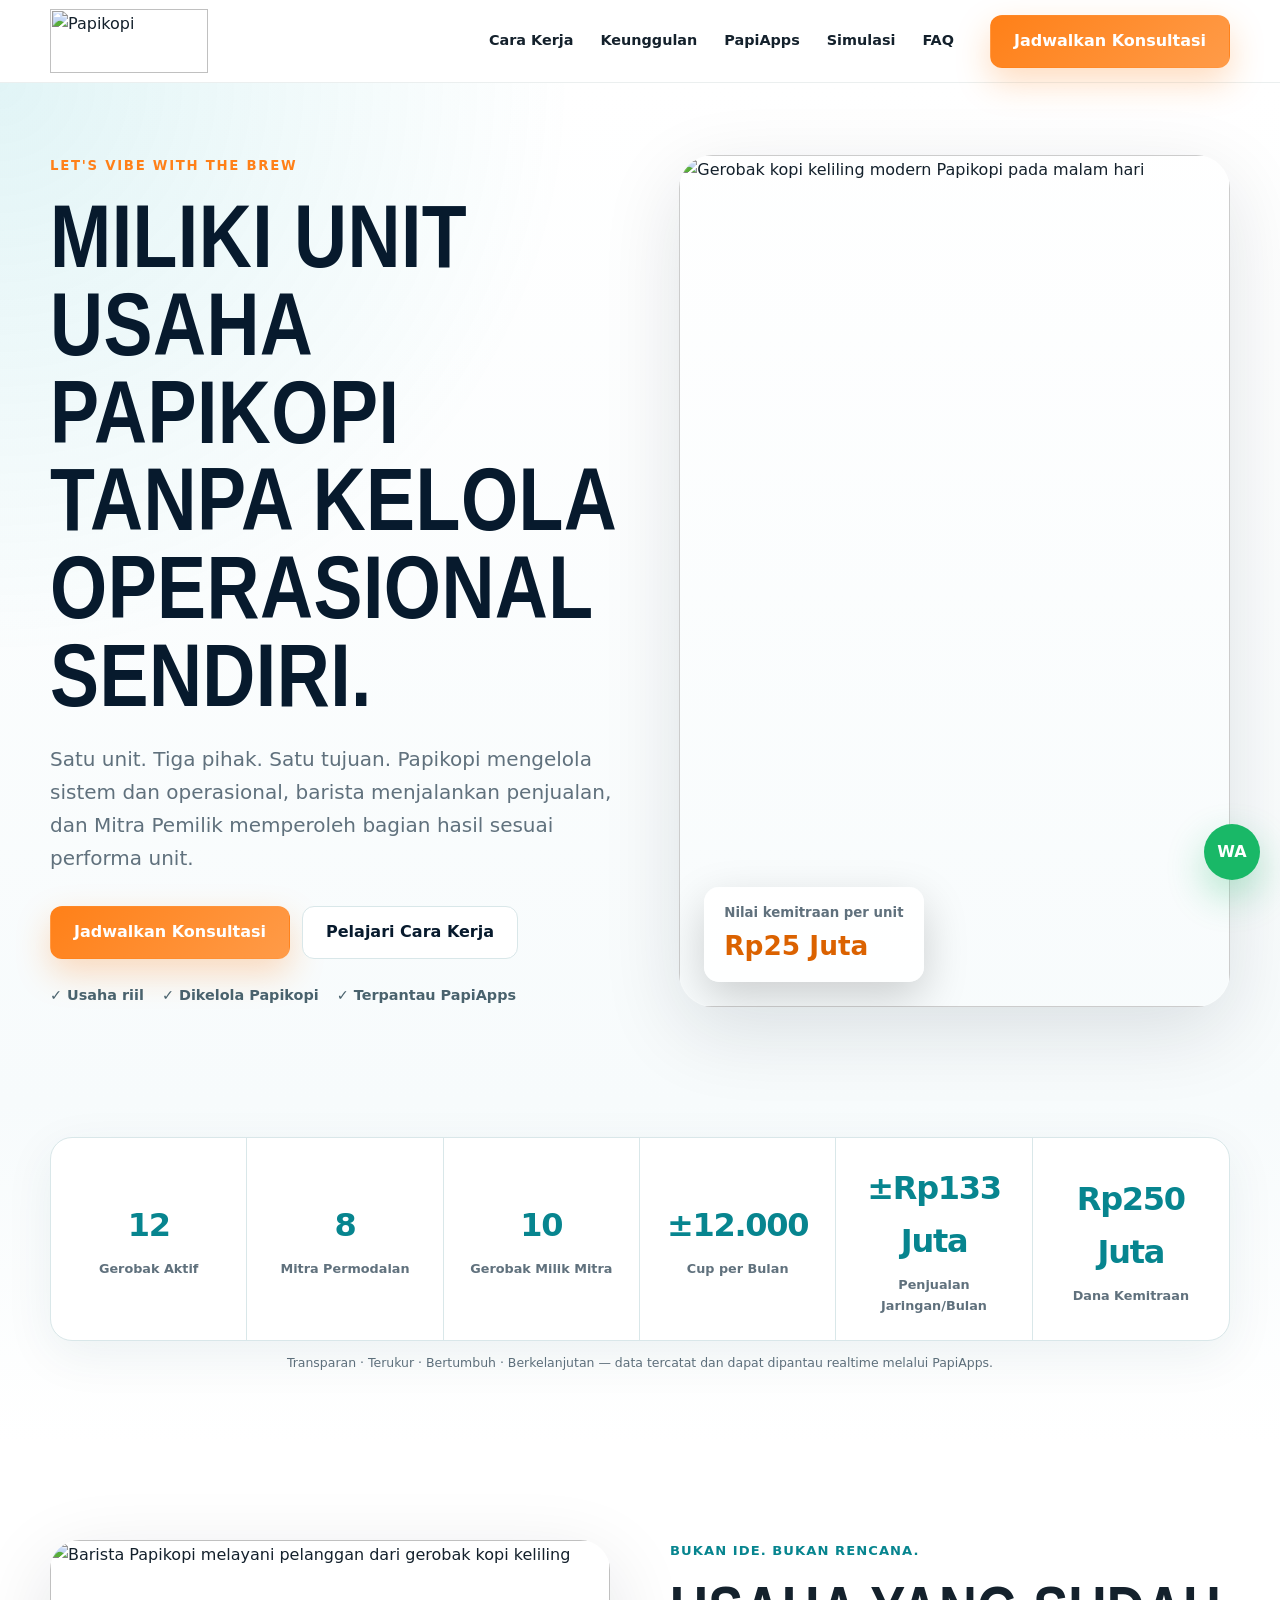
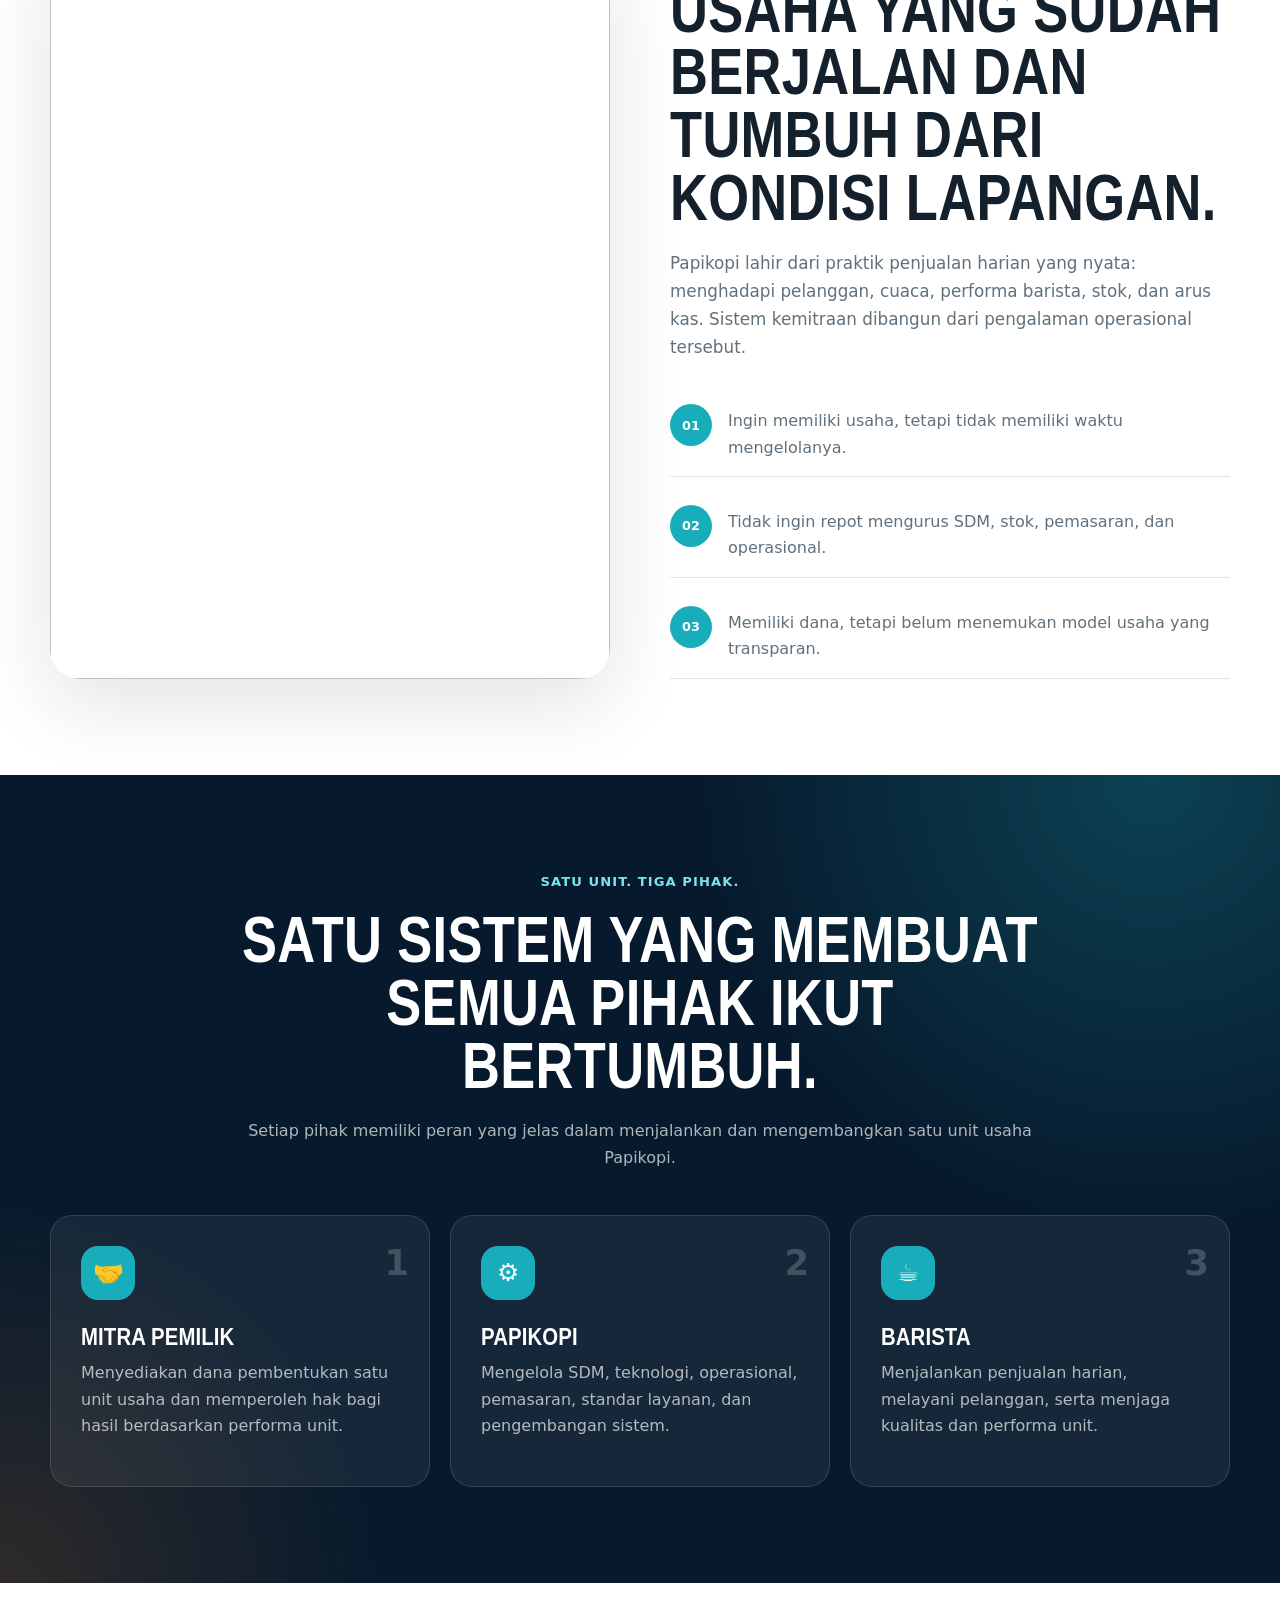
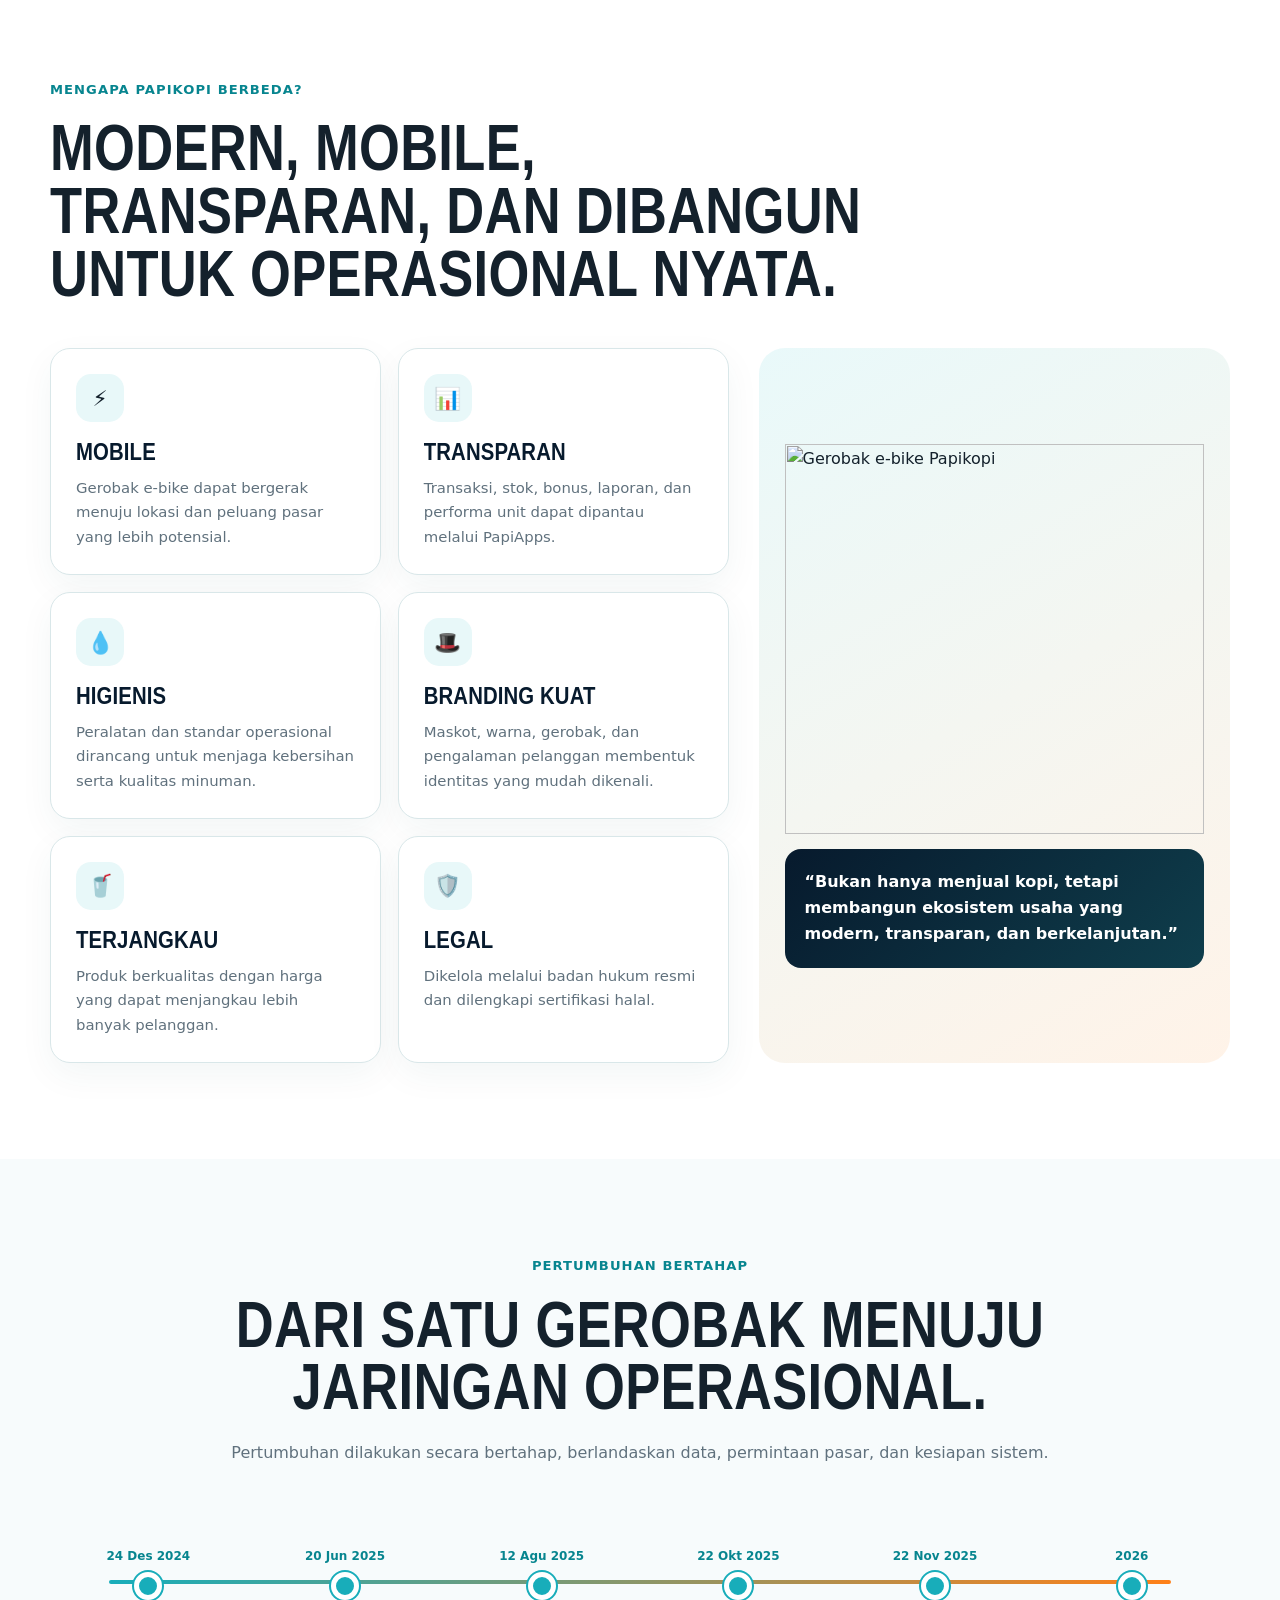
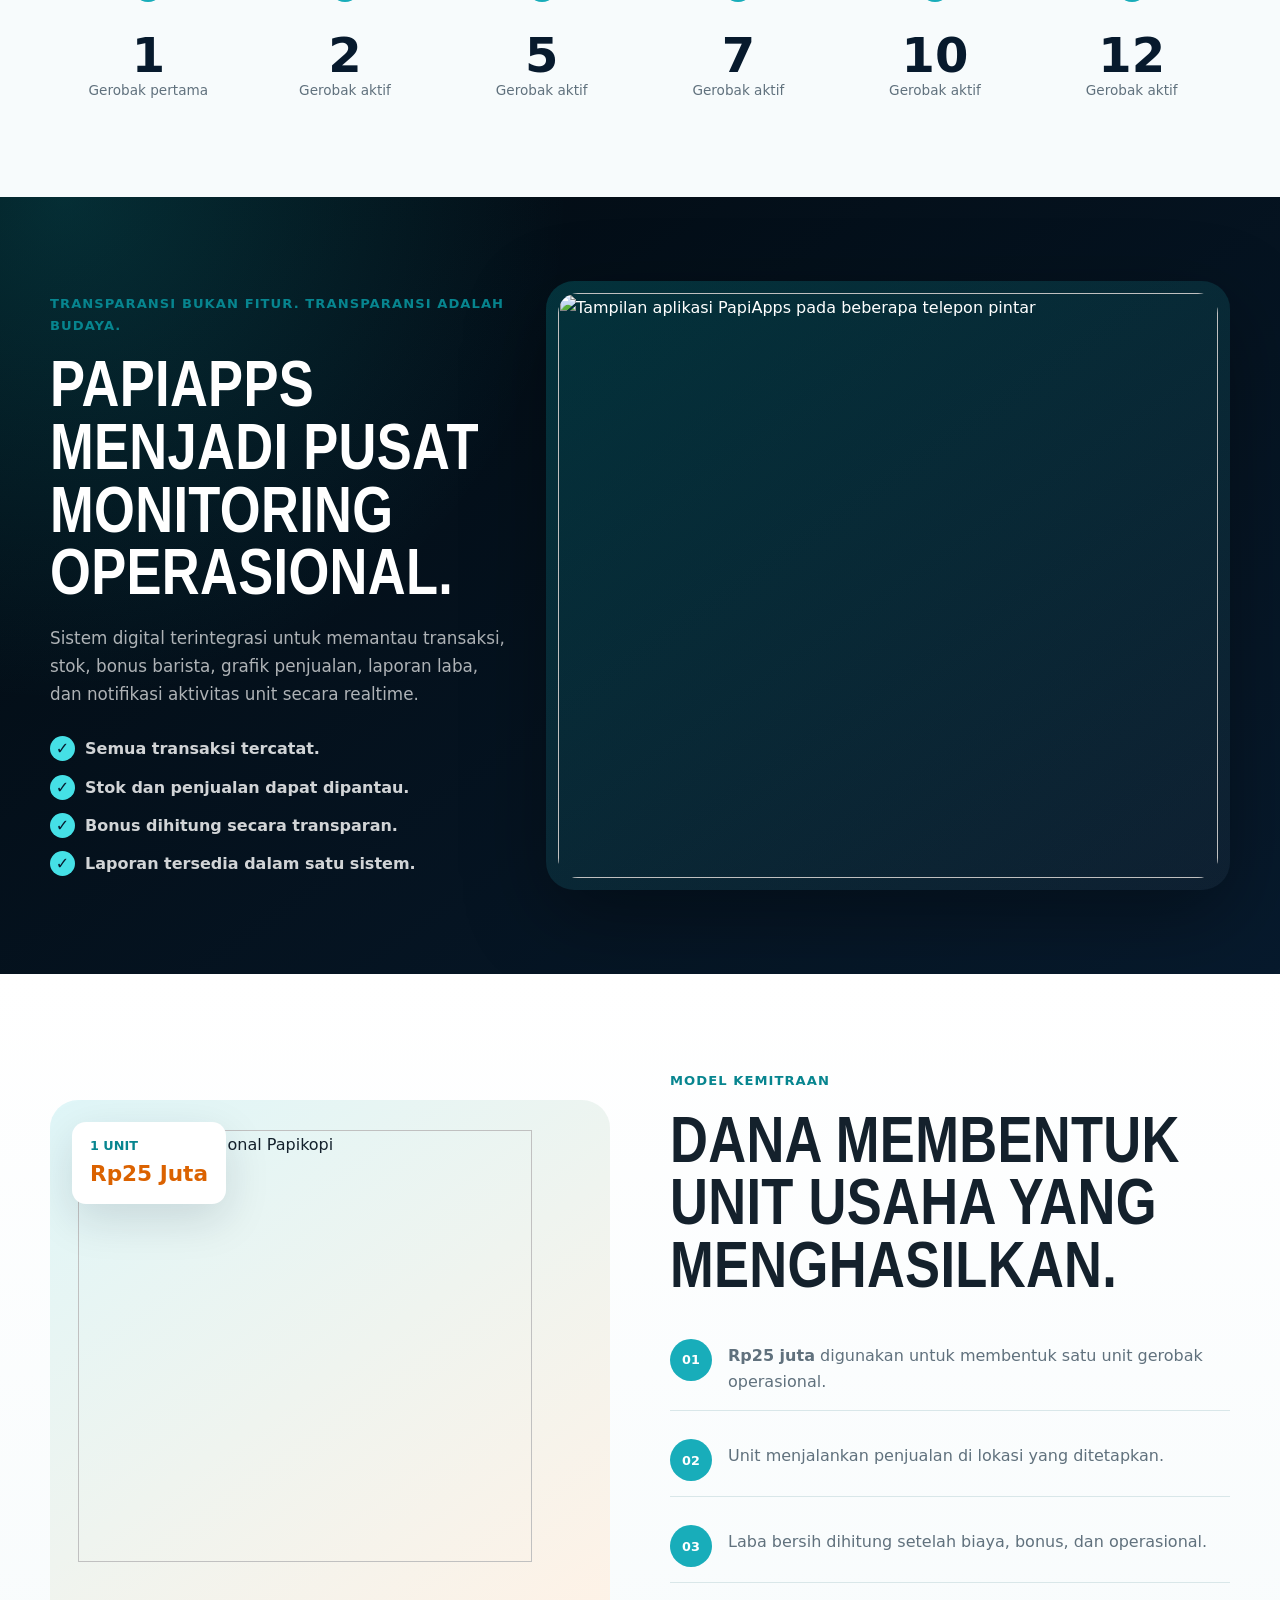
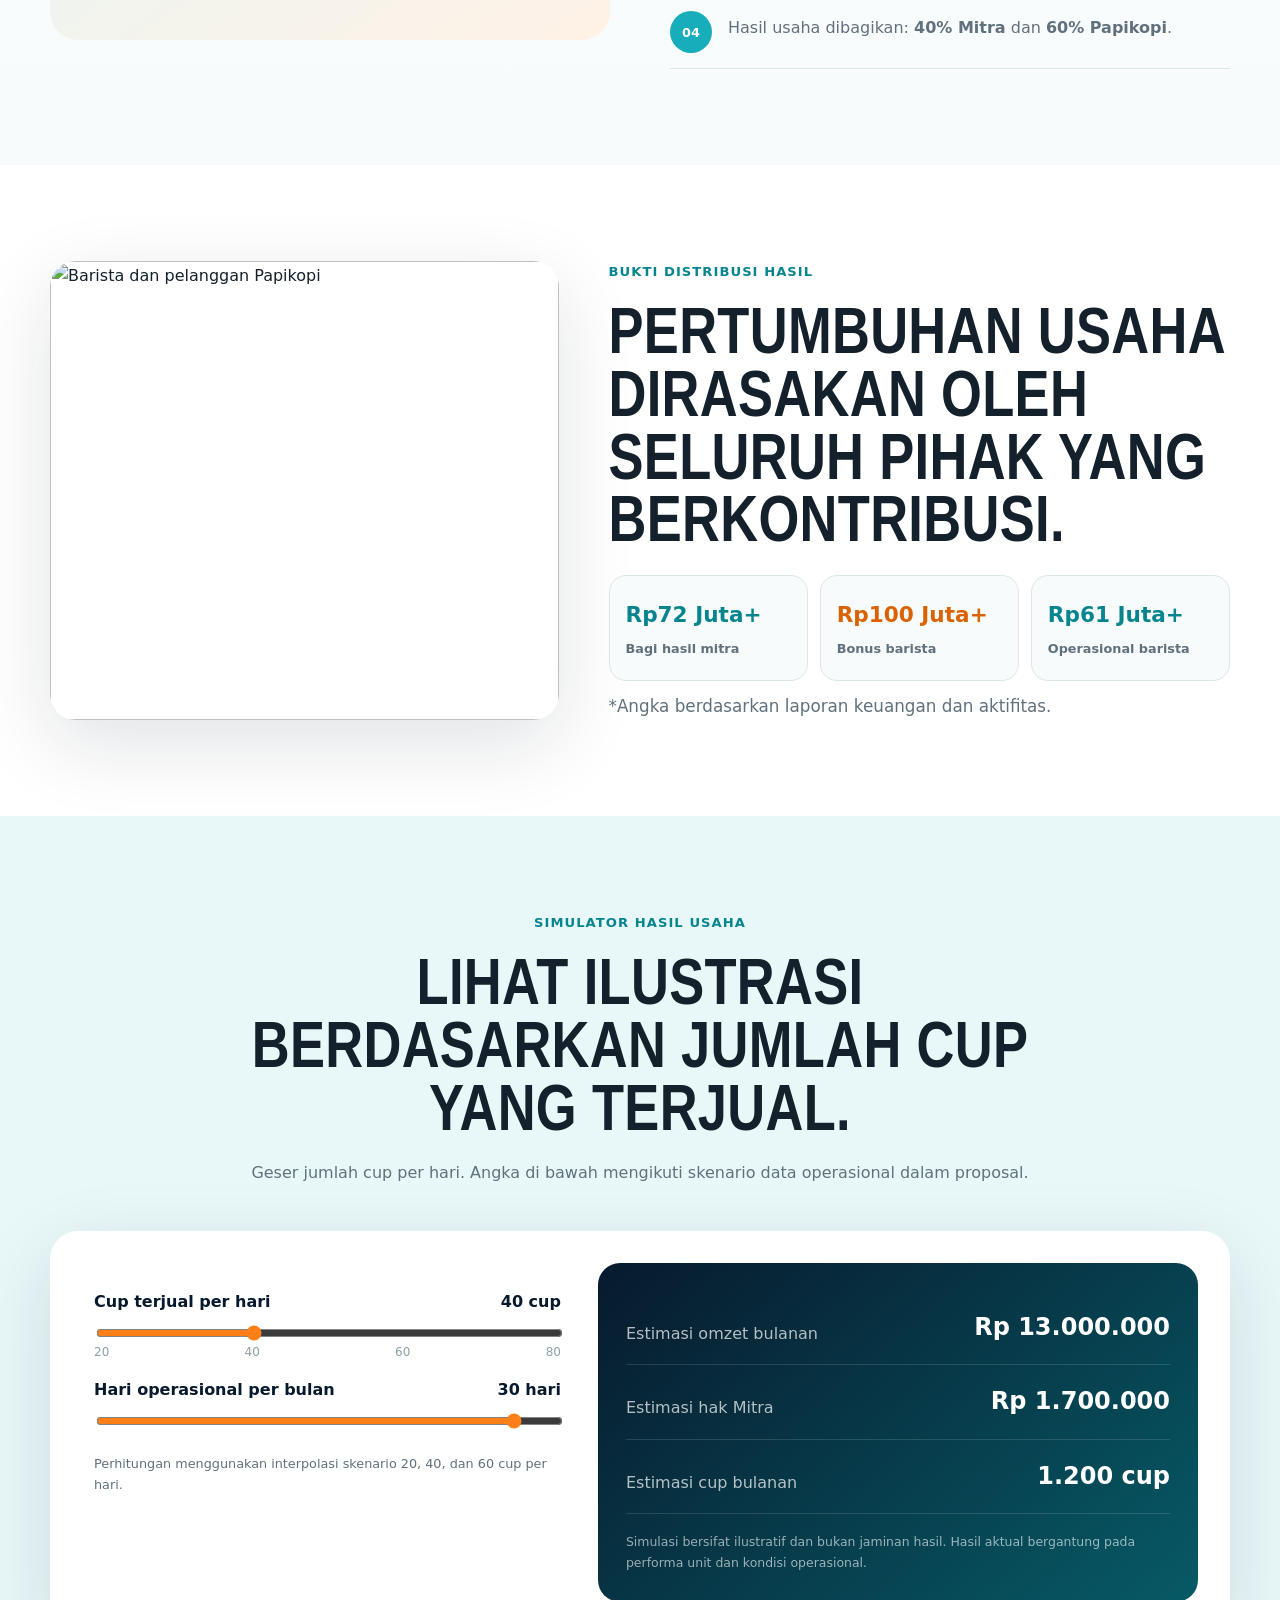
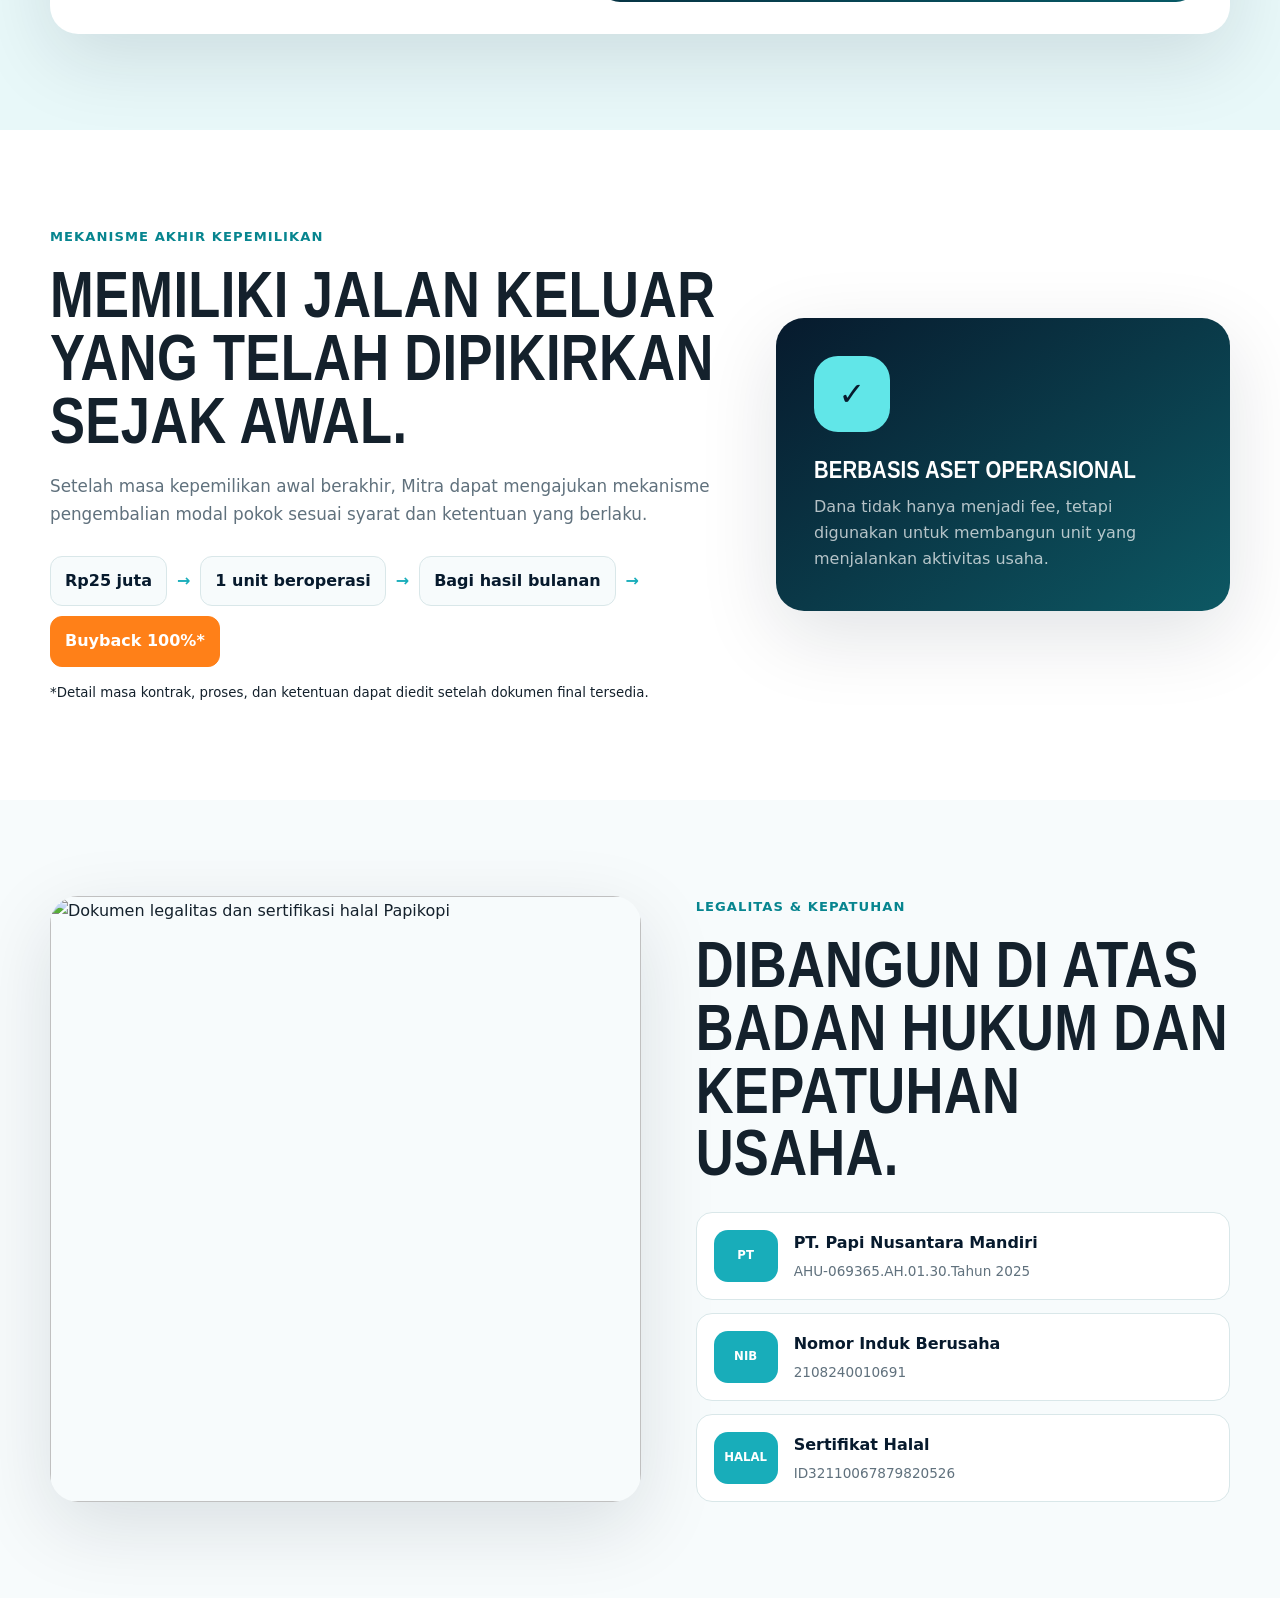
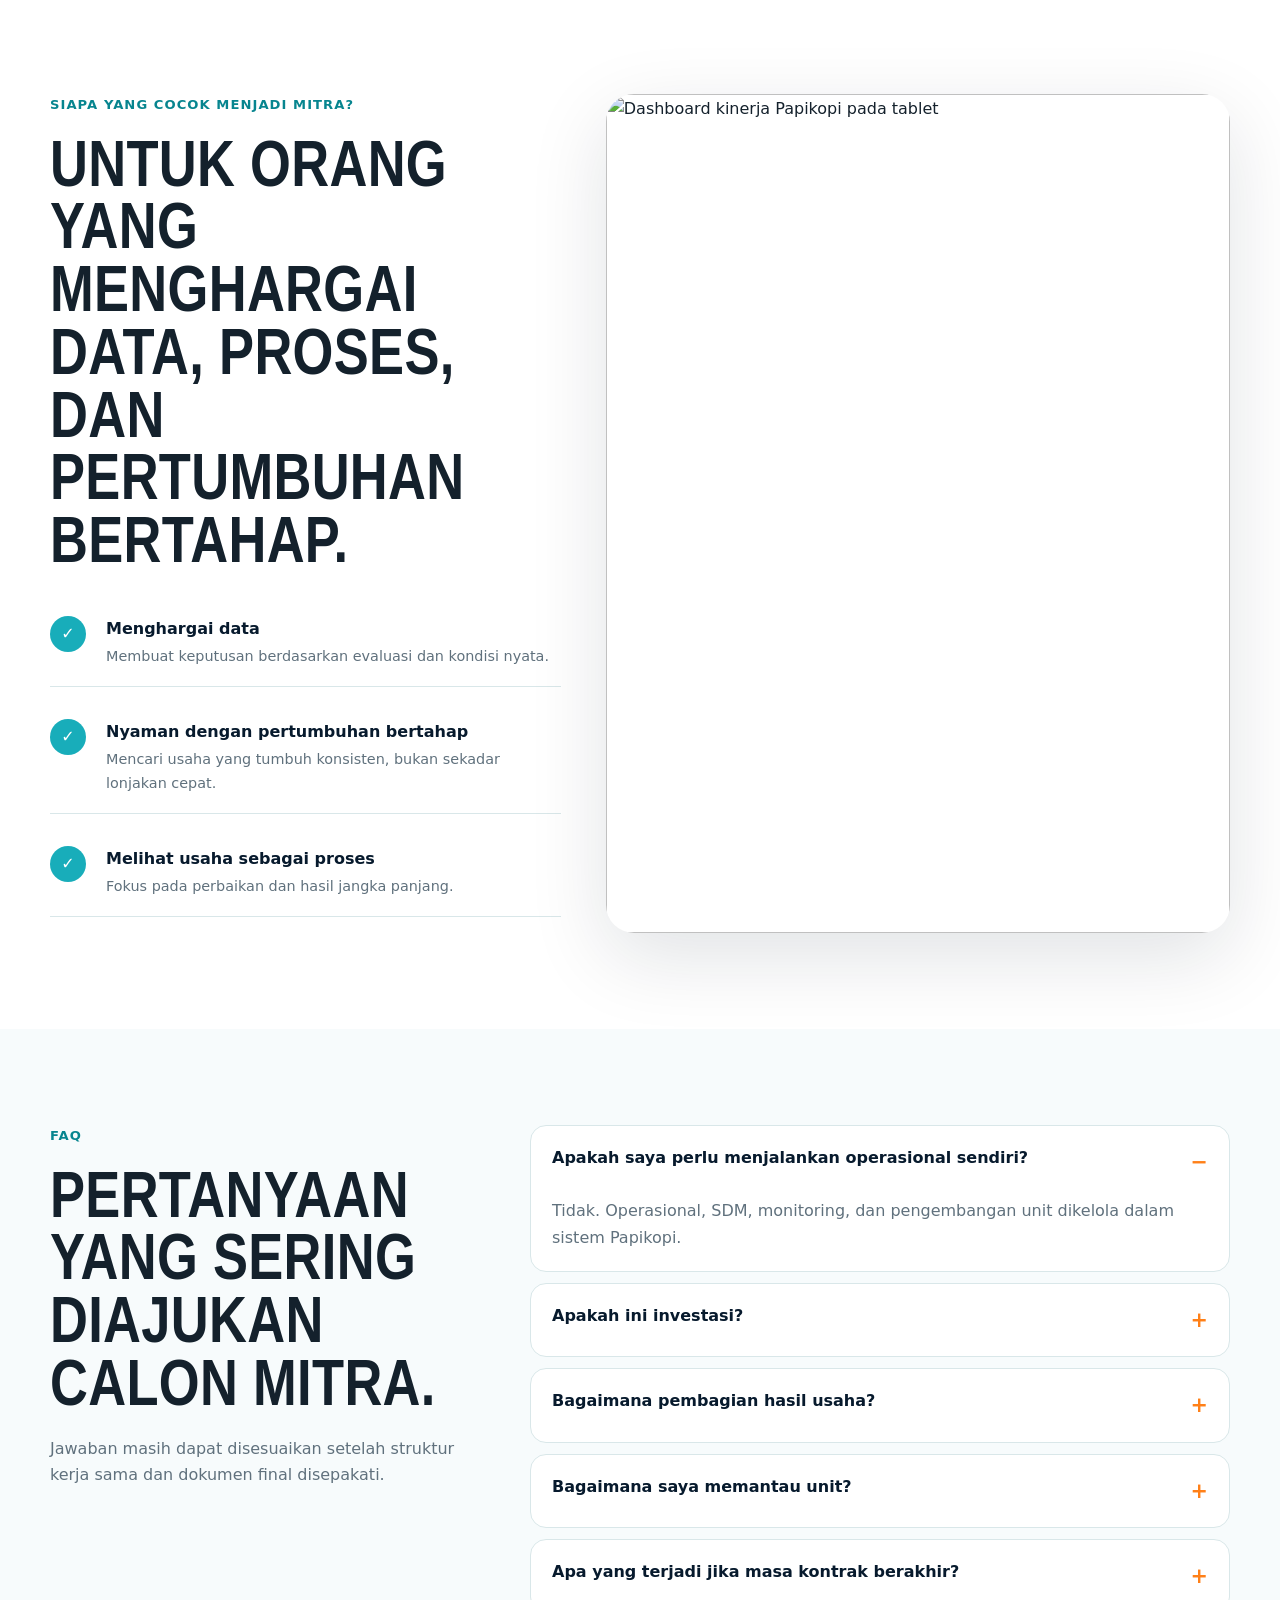
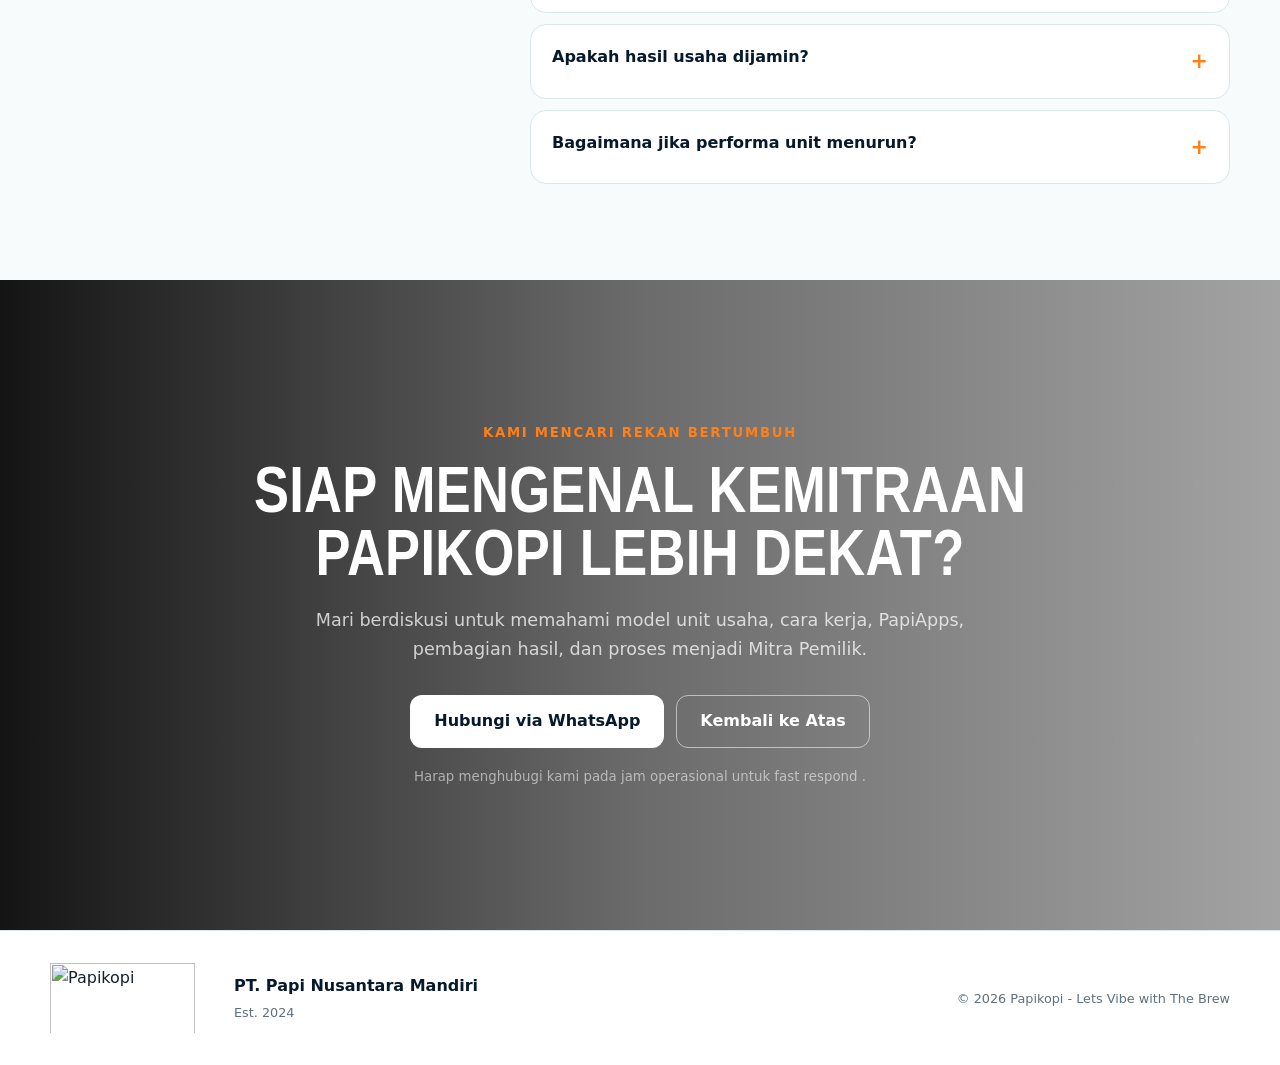
==== index.html @ 090754c0 "Add files via upload" ====
<!-- PapiKopi Landing Page by joshilham -->

<html lang="id">
<head>
  <meta charset="utf-8">
  <meta name="viewport" content="width=device-width, initial-scale=1">
  <meta name="description" content="Papikopi - jaringan kopi keliling modern berbasis teknologi, transparansi, dan kemitraan.">
  
  
  <meta name="theme-color" content="#11aeba">
  <link rel="icon" type="image/x-icon" href="assets/favicon.ico">
  <title>Papikopi | Kemitraan Unit Usaha</title>
  <link rel="stylesheet" href="styles.css">
</head>
<body>
  <header class="site-header" id="top">
    <div class="container nav-wrap">
      <a class="brand" href="#top" aria-label="Papikopi">
        <img src="assets/logo.webp" alt="Papikopi">
      </a>
      <nav class="desktop-nav" aria-label="Navigasi utama">
        <a href="#cara-kerja">Cara Kerja</a>
        <a href="#keunggulan">Keunggulan</a>
        <a href="#papiapps">PapiApps</a>
        <a href="#simulasi">Simulasi</a>
        <a href="#faq">FAQ</a>
      </nav>
      <a class="button button-primary nav-cta" href="#konsultasi">Jadwalkan Konsultasi</a>
      <button class="menu-button" type="button" aria-expanded="false" aria-controls="mobile-menu" aria-label="Buka menu">☰</button>
    </div>
    <nav class="mobile-nav" id="mobile-menu" aria-label="Navigasi mobile">
      <a href="#cara-kerja">Cara Kerja</a>
      <a href="#keunggulan">Keunggulan</a>
      <a href="#papiapps">PapiApps</a>
      <a href="#simulasi">Simulasi</a>
      <a href="#faq">FAQ</a>
      <a class="button button-primary" href="#konsultasi">Jadwalkan Konsultasi</a>
    </nav>
  </header>

  <main>
    <section class="hero section">
      <div class="container hero-grid">
        <div class="hero-copy reveal">
          <p class="kicker">LET'S VIBE WITH THE BREW</p>
          <h1>Miliki Unit Usaha Papikopi Tanpa Kelola Operasional Sendiri.</h1>
          <p class="hero-lead">Satu unit. Tiga pihak. Satu tujuan. Papikopi mengelola sistem dan operasional, barista menjalankan penjualan, dan Mitra Pemilik memperoleh bagian hasil sesuai performa unit.</p>
          <div class="hero-actions">
            <a class="button button-primary" href="#konsultasi">Jadwalkan Konsultasi</a>
            <a class="button button-secondary" href="#cara-kerja">Pelajari Cara Kerja</a>
          </div>
          <div class="hero-badges">
            <span>✓ Usaha riil</span>
            <span>✓ Dikelola Papikopi</span>
            <span>✓ Terpantau PapiApps</span>
          </div>
        </div>
        <div class="hero-media reveal">
          <img src="assets/hero.webp" alt="Gerobak kopi keliling modern Papikopi pada malam hari">
          <div class="hero-price">
            <small>Nilai kemitraan per unit</small>
            <strong>Rp25 Juta</strong>
          </div>
        </div>
      </div>
    </section>

    <section class="metrics section-small" aria-label="Papikopi dalam angka">
      <div class="container">
        <div class="metric-grid reveal">
          <article><strong>12</strong><span>Gerobak Aktif</span></article>
          <article><strong>8</strong><span>Mitra Permodalan</span></article>
          <article><strong>10</strong><span>Gerobak Milik Mitra</span></article>
          <article><strong>±12.000</strong><span>Cup per Bulan</span></article>
          <article><strong>±Rp133 Juta</strong><span>Penjualan Jaringan/Bulan</span></article>
          <article><strong>Rp250 Juta</strong><span>Dana Kemitraan</span></article>
        </div>
        <p class="data-note">Transparan · Terukur · Bertumbuh · Berkelanjutan — data tercatat dan dapat dipantau realtime melalui PapiApps.</p>
      </div>
    </section>

    <section class="section story-section">
      <div class="container split-grid">
        <div class="image-card reveal">
          <img src="assets/story.webp" alt="Barista Papikopi melayani pelanggan dari gerobak kopi keliling">
        </div>
        <div class="section-copy reveal">
          <p class="eyebrow">Bukan ide. Bukan rencana.</p>
          <h2>Usaha yang sudah berjalan dan tumbuh dari kondisi lapangan.</h2>
          <p>Papikopi lahir dari praktik penjualan harian yang nyata: menghadapi pelanggan, cuaca, performa barista, stok, dan arus kas. Sistem kemitraan dibangun dari pengalaman operasional tersebut.</p>
          <div class="problem-list">
            <div><span>01</span><p>Ingin memiliki usaha, tetapi tidak memiliki waktu mengelolanya.</p></div>
            <div><span>02</span><p>Tidak ingin repot mengurus SDM, stok, pemasaran, dan operasional.</p></div>
            <div><span>03</span><p>Memiliki dana, tetapi belum menemukan model usaha yang transparan.</p></div>
          </div>
        </div>
      </div>
    </section>

    <section class="section dark-section" id="cara-kerja">
      <div class="container">
        <div class="section-heading center reveal">
          <p class="eyebrow light">Satu unit. Tiga pihak.</p>
          <h2>Satu sistem yang membuat semua pihak ikut bertumbuh.</h2>
          <p>Setiap pihak memiliki peran yang jelas dalam menjalankan dan mengembangkan satu unit usaha Papikopi.</p>
        </div>
        <div class="role-grid">
          <article class="role-card reveal">
            <span class="role-number">1</span>
            <div class="role-icon">🤝</div>
            <h3>Mitra Pemilik</h3>
            <p>Menyediakan dana pembentukan satu unit usaha dan memperoleh hak bagi hasil berdasarkan performa unit.</p>
          </article>
          <article class="role-card reveal">
            <span class="role-number">2</span>
            <div class="role-icon">⚙️</div>
            <h3>Papikopi</h3>
            <p>Mengelola SDM, teknologi, operasional, pemasaran, standar layanan, dan pengembangan sistem.</p>
          </article>
          <article class="role-card reveal">
            <span class="role-number">3</span>
            <div class="role-icon">☕</div>
            <h3>Barista</h3>
            <p>Menjalankan penjualan harian, melayani pelanggan, serta menjaga kualitas dan performa unit.</p>
          </article>
        </div>
      </div>
    </section>

    <section class="section" id="keunggulan">
      <div class="container">
        <div class="section-heading reveal">
          <p class="eyebrow">Mengapa Papikopi berbeda?</p>
          <h2>Modern, mobile, transparan, dan dibangun untuk operasional nyata.</h2>
        </div>
        <div class="feature-layout">
          <div class="feature-grid">
            <article class="feature-card reveal"><span>⚡</span><h3>Mobile</h3><p>Gerobak e-bike dapat bergerak menuju lokasi dan peluang pasar yang lebih potensial.</p></article>
            <article class="feature-card reveal"><span>📊</span><h3>Transparan</h3><p>Transaksi, stok, bonus, laporan, dan performa unit dapat dipantau melalui PapiApps.</p></article>
            <article class="feature-card reveal"><span>💧</span><h3>Higienis</h3><p>Peralatan dan standar operasional dirancang untuk menjaga kebersihan serta kualitas minuman.</p></article>
            <article class="feature-card reveal"><span>🎩</span><h3>Branding Kuat</h3><p>Maskot, warna, gerobak, dan pengalaman pelanggan membentuk identitas yang mudah dikenali.</p></article>
            <article class="feature-card reveal"><span>🥤</span><h3>Terjangkau</h3><p>Produk berkualitas dengan harga yang dapat menjangkau lebih banyak pelanggan.</p></article>
            <article class="feature-card reveal"><span>🛡️</span><h3>Legal</h3><p>Dikelola melalui badan hukum resmi dan dilengkapi sertifikasi halal.</p></article>
          </div>
          <div class="cart-showcase reveal">
            <img src="assets/cart.webp" alt="Gerobak e-bike Papikopi">
            <div class="quote-card">“Bukan hanya menjual kopi, tetapi membangun ekosistem usaha yang modern, transparan, dan berkelanjutan.”</div>
          </div>
        </div>
      </div>
    </section>

    <section class="section soft-section" id="pertumbuhan">
      <div class="container">
        <div class="section-heading center reveal">
          <p class="eyebrow">Pertumbuhan bertahap</p>
          <h2>Dari satu gerobak menuju jaringan operasional.</h2>
          <p>Pertumbuhan dilakukan secara bertahap, berlandaskan data, permintaan pasar, dan kesiapan sistem.</p>
        </div>
        <div class="timeline reveal">
          <article><span>24 Des 2024</span><strong>1</strong><p>Gerobak pertama</p></article>
          <article><span>20 Jun 2025</span><strong>2</strong><p>Gerobak aktif</p></article>
          <article><span>12 Agu 2025</span><strong>5</strong><p>Gerobak aktif</p></article>
          <article><span>22 Okt 2025</span><strong>7</strong><p>Gerobak aktif</p></article>
          <article><span>22 Nov 2025</span><strong>10</strong><p>Gerobak aktif</p></article>
          <article><span>2026</span><strong>12</strong><p>Gerobak aktif</p></article>
        </div>
      </div>
    </section>

    <section class="section papiapps-section" id="papiapps">
      <div class="container app-grid">
        <div class="section-copy reveal">
          <p class="eyebrow">Transparansi bukan fitur. Transparansi adalah budaya.</p>
          <h2>PapiApps menjadi pusat monitoring operasional.</h2>
          <p>Sistem digital terintegrasi untuk memantau transaksi, stok, bonus barista, grafik penjualan, laporan laba, dan notifikasi aktivitas unit secara realtime.</p>
          <ul class="check-list">
            <li>Semua transaksi tercatat.</li>
            <li>Stok dan penjualan dapat dipantau.</li>
            <li>Bonus dihitung secara transparan.</li>
            <li>Laporan tersedia dalam satu sistem.</li>
          </ul>
        </div>
        <div class="app-media reveal">
          <img src="assets/papiapps.webp" alt="Tampilan aplikasi PapiApps pada beberapa telepon pintar">
        </div>
      </div>
    </section>

    <section class="section model-section">
      <div class="container split-grid reverse-mobile">
        <div class="model-visual reveal">
          <img src="assets/model-cart.webp" alt="Gerobak operasional Papikopi">
          <div class="model-chip"><span>1 unit</span><strong>Rp25 Juta</strong></div>
        </div>
        <div class="section-copy reveal">
          <p class="eyebrow">Model kemitraan</p>
          <h2>Dana membentuk unit usaha yang menghasilkan.</h2>
          <div class="flow-list">
            <div><span>01</span><p><strong>Rp25 juta</strong> digunakan untuk membentuk satu unit gerobak operasional.</p></div>
            <div><span>02</span><p>Unit menjalankan penjualan di lokasi yang ditetapkan.</p></div>
            <div><span>03</span><p>Laba bersih dihitung setelah biaya, bonus, dan operasional.</p></div>
            <div><span>04</span><p>Hasil usaha dibagikan: <strong>40% Mitra</strong> dan <strong>60% Papikopi</strong>.</p></div>
          </div>
        </div>
      </div>
    </section>

    <section class="section distribution-section">
      <div class="container distribution-grid">
        <div class="distribution-photo reveal"><img src="assets/distribution.webp" alt="Barista dan pelanggan Papikopi"></div>
        <div class="section-copy reveal">
          <p class="eyebrow">Bukti distribusi hasil</p>
          <h2>Pertumbuhan usaha dirasakan oleh seluruh pihak yang berkontribusi.</h2>
          <div class="distribution-cards">
            <article><strong>Rp72 Juta+</strong><span>Bagi hasil mitra</span></article>
            <article><strong>Rp100 Juta+</strong><span>Bonus barista</span></article>
            <article><strong>Rp61 Juta+</strong><span>Operasional barista</span></article>
          </div>
          <p class="data-note left">*Angka berdasarkan laporan keuangan dan aktifitas.</p>
        </div>
      </div>
    </section>

    <section class="section simulator-section" id="simulasi">
      <div class="container">
        <div class="section-heading center reveal">
          <p class="eyebrow">Simulator hasil usaha</p>
          <h2>Lihat ilustrasi berdasarkan jumlah cup yang terjual.</h2>
          <p>Geser jumlah cup per hari. Angka di bawah mengikuti skenario data operasional dalam proposal.</p>
        </div>
        <div class="calculator reveal">
          <div class="calculator-controls">
            <label for="cups">Cup terjual per hari <strong id="cups-label">40 cup</strong></label>
            <input id="cups" type="range" min="20" max="80" step="1" value="40">
            <div class="scale"><span>20</span><span>40</span><span>60</span><span>80</span></div>
            <label for="days">Hari operasional per bulan <strong id="days-label">30 hari</strong></label>
            <input id="days" type="range" min="20" max="31" step="1" value="30">
            <p class="calculator-hint">Perhitungan menggunakan interpolasi skenario 20, 40, dan 60 cup per hari.</p>
          </div>
          <div class="calculator-output">
            <article><span>Estimasi omzet bulanan</span><strong id="revenue-output">Rp13.000.000</strong></article>
            <article><span>Estimasi hak Mitra</span><strong id="partner-output">Rp1.700.000</strong></article>
            <article><span>Estimasi cup bulanan</span><strong id="monthly-cups-output">1.200 cup</strong></article>
            <p>Simulasi bersifat ilustratif dan bukan jaminan hasil. Hasil aktual bergantung pada performa unit dan kondisi operasional.</p>
          </div>
        </div>
      </div>
    </section>

    <section class="section security-section">
      <div class="container security-grid">
        <div class="section-copy reveal">
          <p class="eyebrow">Mekanisme akhir kepemilikan</p>
          <h2>Memiliki jalan keluar yang telah dipikirkan sejak awal.</h2>
          <p>Setelah masa kepemilikan awal berakhir, Mitra dapat mengajukan mekanisme pengembalian modal pokok sesuai syarat dan ketentuan yang berlaku.</p>
          <div class="security-flow">
            <span>Rp25 juta</span><i>→</i><span>1 unit beroperasi</span><i>→</i><span>Bagi hasil bulanan</span><i>→</i><span>Buyback 100%*</span>
          </div>
          <small>*Detail masa kontrak, proses, dan ketentuan dapat diedit setelah dokumen final tersedia.</small>
        </div>
        <div class="security-card reveal">
          <div class="shield">✓</div>
          <h3>Berbasis aset operasional</h3>
          <p>Dana tidak hanya menjadi fee, tetapi digunakan untuk membangun unit yang menjalankan aktivitas usaha.</p>
        </div>
      </div>
    </section>

    <section class="section legal-section">
      <div class="container legal-grid">
        <div class="legal-image reveal"><img src="assets/legal.webp" alt="Dokumen legalitas dan sertifikasi halal Papikopi"></div>
        <div class="section-copy reveal">
          <p class="eyebrow">Legalitas & kepatuhan</p>
          <h2>Dibangun di atas badan hukum dan kepatuhan usaha.</h2>
          <div class="legal-list">
            <article><span>PT</span><div><strong>PT. Papi Nusantara Mandiri</strong><p>AHU-069365.AH.01.30.Tahun 2025</p></div></article>
            <article><span>NIB</span><div><strong>Nomor Induk Berusaha</strong><p>2108240010691</p></div></article>
            <article><span>HALAL</span><div><strong>Sertifikat Halal</strong><p>ID32110067879820526</p></div></article>
          </div>
        </div>
      </div>
    </section>

    <section class="section who-section">
      <div class="container who-grid">
        <div class="section-copy reveal">
          <p class="eyebrow">Siapa yang cocok menjadi Mitra?</p>
          <h2>Untuk orang yang menghargai data, proses, dan pertumbuhan bertahap.</h2>
          <ul class="who-list">
            <li><span>✓</span><div><strong>Menghargai data</strong><p>Membuat keputusan berdasarkan evaluasi dan kondisi nyata.</p></div></li>
            <li><span>✓</span><div><strong>Nyaman dengan pertumbuhan bertahap</strong><p>Mencari usaha yang tumbuh konsisten, bukan sekadar lonjakan cepat.</p></div></li>
            <li><span>✓</span><div><strong>Melihat usaha sebagai proses</strong><p>Fokus pada perbaikan dan hasil jangka panjang.</p></div></li>
          </ul>
        </div>
        <div class="who-image reveal"><img src="assets/who.webp" alt="Dashboard kinerja Papikopi pada tablet"></div>
      </div>
    </section>

    <section class="section faq-section" id="faq">
      <div class="container faq-grid">
        <div class="section-heading reveal">
          <p class="eyebrow">FAQ</p>
          <h2>Pertanyaan yang sering diajukan calon Mitra.</h2>
          <p>Jawaban masih dapat disesuaikan setelah struktur kerja sama dan dokumen final disepakati.</p>
        </div>
        <div class="accordion reveal">
          <details open><summary>Apakah saya perlu menjalankan operasional sendiri?</summary><p>Tidak. Operasional, SDM, monitoring, dan pengembangan unit dikelola dalam sistem Papikopi.</p></details>
          <details><summary>Apakah ini investasi?</summary><p> Bukan. Dana Anda digunakan untuk membentuk 1 unit gerobak operasional yang benar-benar berjualan setiap hari, bukan ditempatkan pada instrumen investasi.</p></details>
		  <details><summary>Bagaimana pembagian hasil usaha?</summary><p>Laba bersih unit dibagi 40% untuk Mitra Permodalan dan 60% untuk Papikopi (pengelolaan, pengembangan sistem, dan keberlanjutan bisnis).</p></details>
          <details><summary>Bagaimana saya memantau unit?</summary><p>Aktivitas unit dapat dipantau melalui PapiApps, termasuk transaksi, stok, bonus, penjualan, dan laporan.</p></details>
          <details><summary>Apa yang terjadi jika masa kontrak  berakhir?</summary><p>Modal pokok Rp25 Juta dikembalikan 100%, sesuai syarat dan ketentuan yang berlaku. Gerobak tetap menjadi aset usaha Papikopi.</p></details>
          <details><summary>Apakah hasil usaha dijamin?</summary><p>Tidak. Hasil usaha bergantung pada performa unit dan kondisi operasional. Simulator hanya berfungsi sebagai ilustrasi.</p></details>
          <details><summary>Bagaimana jika performa unit menurun?</summary><p>Papikopi dapat mengevaluasi lokasi, performa barista, menu, biaya, promosi, serta strategi operasional unit.</p></details>
        </div>
      </div>
    </section>

    <section class="cta-section" id="konsultasi">
      <div class="cta-overlay"></div>
      <div class="container cta-content reveal">
        <p class="kicker">KAMI MENCARI REKAN BERTUMBUH</p>
        <h2>Siap mengenal kemitraan Papikopi lebih dekat?</h2>
        <p>Mari berdiskusi untuk memahami model unit usaha, cara kerja, PapiApps, pembagian hasil, dan proses menjadi Mitra Pemilik.</p>
        <div class="hero-actions center-actions">
          <a class="button button-white" href="https://wa.me/6287777720699?text=Halo%20Papikopi%2C%20saya%20ingin%20mengetahui%20informasi%20kemitraan." target="_blank" rel="noopener">Hubungi via WhatsApp</a>
          <a class="button button-outline-white" href="#top">Kembali ke Atas</a>
        </div>
        <small>Harap menghubugi kami pada jam operasional untuk fast respond <code></code>.</small>
      </div>
    </section>
  </main>

  <footer>
    <div class="container footer-grid">
      <img src="assets/logo.webp" alt="Papikopi">
      <div><strong>PT. Papi Nusantara Mandiri</strong><p>Est. 2024</p></div>
      <p>© <span id="year"></span> Papikopi - Lets Vibe with The Brew</p>
    </div>
  </footer>

  <a class="floating-whatsapp" href="https://wa.me/6287777720699?text=Halo%20Papikopi%2C%20saya%20ingin%20mengetahui%20informasi%20kemitraan." target="_blank" rel="noopener" aria-label="Hubungi Papikopi melalui WhatsApp">WA</a>

  <script src="app.js"></script>
</body>
</html>
---- styles.css ----
:root {
  --teal: #18adba;
  --teal-dark: #07858f;
  --teal-soft: #e8f8f9;
  --orange: #ff8018;
  --orange-dark: #db6200;
  --navy: #071a2d;
  --ink: #14212c;
  --muted: #60717d;
  --line: #d9e7e9;
  --white: #fff;
  --surface: #f7fbfc;
  --shadow: 0 24px 80px rgba(7, 26, 45, .12);
  --radius: 26px;
  --container: 1180px;
}

* { box-sizing: border-box; }
html { scroll-behavior: smooth; }
body {
  margin: 0;
  color: var(--ink);
  background: var(--white);
  font-family: Inter, ui-sans-serif, system-ui, -apple-system, BlinkMacSystemFont, "Segoe UI", sans-serif;
  line-height: 1.65;
  overflow-x: hidden;
}
img { display: block; max-width: 100%; }
a { color: inherit; text-decoration: none; }
button, input { font: inherit; }
.container { width: min(calc(100% - 34px), var(--container)); margin-inline: auto; }
.section { padding: 96px 0; }
.section-small { padding: 34px 0 70px; }

h1, h2, h3, p { margin-top: 0; }
h1, h2, h3 {
  font-family: "Arial Narrow", "Liberation Sans Narrow", Impact, sans-serif;
  text-transform: uppercase;
  line-height: .98;
  letter-spacing: .005em;
}
h1 { font-size: clamp(3.1rem, 7vw, 6.5rem); margin-bottom: 25px; }
h2 { font-size: clamp(2.45rem, 5vw, 4.8rem); margin-bottom: 22px; }
h3 { font-size: 1.55rem; margin-bottom: 12px; }
p { color: var(--muted); }
.kicker { color: var(--orange); font-size: .83rem; font-weight: 900; letter-spacing: .13em; margin-bottom: 14px; }
.eyebrow { display: inline-block; color: var(--teal-dark); font-weight: 900; text-transform: uppercase; letter-spacing: .08em; font-size: .82rem; margin-bottom: 16px; }
.eyebrow.light { color: #79e4eb; }

.site-header { position: sticky; top: 0; z-index: 50; border-bottom: 1px solid rgba(10, 49, 60, .08); background: rgba(255,255,255,.91); backdrop-filter: blur(18px); }
.nav-wrap { min-height: 82px; display: flex; align-items: center; gap: 28px; }
.brand { width: 158px; flex: 0 0 auto; overflow: hidden; }
.brand img { width: 100%; height: 64px; object-fit: contain; object-position: left center; }
.desktop-nav { margin-left: auto; display: flex; align-items: center; gap: 27px; font-size: .9rem; font-weight: 750; }
.desktop-nav a { transition: color .2s ease; }
.desktop-nav a:hover { color: var(--teal); }
.nav-cta { margin-left: 8px; }
.menu-button { display: none; margin-left: auto; border: 0; background: transparent; font-size: 1.65rem; color: var(--navy); cursor: pointer; }
.mobile-nav { display: none; padding: 8px 17px 22px; background: #fff; border-top: 1px solid var(--line); }
.mobile-nav.open { display: grid; gap: 4px; }
.mobile-nav > a:not(.button) { padding: 12px 5px; font-weight: 750; border-bottom: 1px solid #eef3f4; }

.button { min-height: 53px; display: inline-flex; align-items: center; justify-content: center; border-radius: 12px; padding: 0 23px; font-weight: 850; border: 1px solid transparent; transition: transform .2s, box-shadow .2s, background .2s; }
.button:hover { transform: translateY(-2px); }
.button-primary { color: #fff; background: linear-gradient(135deg, var(--orange), #ff9b48); box-shadow: 0 14px 34px rgba(255,128,24,.28); }
.button-secondary { color: var(--navy); border-color: var(--line); background: #fff; }
.button-white { color: var(--navy); background: #fff; }
.button-outline-white { color: #fff; border-color: rgba(255,255,255,.55); background: transparent; }

.hero { position: relative; padding-top: 72px; background: radial-gradient(circle at 0 0, rgba(24,173,186,.13), transparent 35%), linear-gradient(180deg,#fff,#f7fbfc); }
.hero-grid { display: grid; grid-template-columns: 1.02fr .98fr; gap: 56px; align-items: center; }
.hero-copy { position: relative; z-index: 2; }
.hero-copy h1 { color: var(--navy); }
.hero-lead { font-size: clamp(1.05rem,2vw,1.25rem); max-width: 720px; }
.hero-actions { display: flex; gap: 12px; flex-wrap: wrap; margin-top: 31px; }
.hero-badges { display: flex; gap: 18px; flex-wrap: wrap; color: #49626d; font-size: .9rem; font-weight: 700; margin-top: 25px; }
.hero-media { position: relative; min-height: 650px; border-radius: 34px; overflow: hidden; box-shadow: var(--shadow); }
.hero-media::after { content:""; position:absolute; inset:0; box-shadow: inset 0 0 0 1px rgba(255,255,255,.18); border-radius:inherit; pointer-events:none; }
.hero-media img { width: 100%; height: 100%; object-fit: cover; object-position: center; }
.hero-price { position: absolute; left: 25px; bottom: 25px; padding: 15px 20px; border-radius: 15px; background: rgba(255,255,255,.93); box-shadow: 0 16px 45px rgba(0,0,0,.18); }
.hero-price small { display: block; color: var(--muted); font-weight: 700; }
.hero-price strong { display: block; color: var(--orange-dark); font-size: 1.65rem; }

.metrics { background: linear-gradient(180deg,#f7fbfc,#fff); }
.metric-grid { display: grid; grid-template-columns: repeat(6,1fr); border: 1px solid var(--line); border-radius: 22px; background: #fff; box-shadow: 0 14px 50px rgba(8,70,80,.07); overflow: hidden; }
.metric-grid article { min-height: 128px; padding: 24px 13px; text-align: center; display: flex; flex-direction: column; align-items: center; justify-content: center; border-right: 1px solid var(--line); }
.metric-grid article:last-child { border-right: 0; }
.metric-grid strong { color: var(--teal-dark); font-size: clamp(1.35rem,2.5vw,2.1rem); letter-spacing: -.04em; }
.metric-grid span { margin-top: 6px; color: var(--muted); font-size: .8rem; font-weight: 750; }
.data-note { text-align: center; font-size: .78rem; margin: 12px 0 0; }
.data-note.left { text-align: left; }

.split-grid { display: grid; grid-template-columns: 1fr 1fr; gap: 60px; align-items: center; }
.image-card { overflow: hidden; border-radius: 30px; box-shadow: var(--shadow); min-height: 600px; }
.image-card img { width: 100%; height: 100%; object-fit: cover; }
.section-copy > p:not(.eyebrow) { font-size: 1.05rem; max-width: 690px; }
.problem-list, .flow-list { display: grid; gap: 13px; margin-top: 28px; }
.problem-list > div, .flow-list > div { display: grid; grid-template-columns: 44px 1fr; gap: 14px; align-items: start; padding: 15px 0; border-bottom: 1px solid var(--line); }
.problem-list span, .flow-list span { width: 42px; height: 42px; border-radius: 50%; display: grid; place-items: center; color: #fff; background: var(--teal); font-weight: 900; font-size: .8rem; }
.problem-list p, .flow-list p { margin: 4px 0 0; }

.dark-section { position: relative; color: #fff; background: radial-gradient(circle at 90% 0,rgba(24,173,186,.27),transparent 32%), radial-gradient(circle at 0 100%,rgba(255,128,24,.16),transparent 25%), var(--navy); }
.dark-section h2 { color: #fff; }
.dark-section .section-heading > p:last-child { color: rgba(255,255,255,.68); }
.section-heading { max-width: 850px; margin-bottom: 44px; }
.section-heading.center { text-align: center; margin-inline: auto; }
.role-grid { display: grid; grid-template-columns: repeat(3,1fr); gap: 20px; }
.role-card { position: relative; padding: 30px; border: 1px solid rgba(255,255,255,.13); border-radius: 22px; background: rgba(255,255,255,.06); }
.role-number { position: absolute; right: 20px; top: 18px; color: rgba(255,255,255,.2); font-size: 2.2rem; font-weight: 900; }
.role-icon { width: 54px; height: 54px; border-radius: 17px; display: grid; place-items: center; background: var(--teal); font-size: 1.55rem; margin-bottom: 24px; }
.role-card h3 { color: #fff; }
.role-card p { color: rgba(255,255,255,.68); }

.feature-layout { display: grid; grid-template-columns: 1.18fr .82fr; gap: 30px; align-items: stretch; }
.feature-grid { display: grid; grid-template-columns: repeat(2,1fr); gap: 17px; }
.feature-card { padding: 25px; border-radius: 20px; border: 1px solid var(--line); background: #fff; box-shadow: 0 12px 35px rgba(8,70,80,.05); }
.feature-card > span { width: 48px; height: 48px; display: grid; place-items: center; border-radius: 15px; background: var(--teal-soft); font-size: 1.35rem; margin-bottom: 17px; }
.feature-card h3 { color: var(--navy); }
.feature-card p { margin-bottom: 0; font-size: .93rem; }
.cart-showcase { min-height: 100%; display: flex; flex-direction: column; justify-content: center; border-radius: 26px; background: linear-gradient(150deg,#e9f9fa,#fff3e8); padding: 26px; overflow: hidden; }
.cart-showcase img { width: 100%; max-height: 390px; object-fit: contain; }
.quote-card { margin-top: 15px; padding: 20px; border-radius: 16px; color: #fff; background: linear-gradient(135deg,var(--navy),#0f3e4c); font-weight: 800; }

.soft-section { background: var(--surface); }
.timeline { position: relative; display: grid; grid-template-columns: repeat(6,1fr); gap: 0; padding-top: 36px; }
.timeline::before { content:""; position:absolute; left:5%; right:5%; top:69px; height:4px; border-radius:99px; background: linear-gradient(90deg,var(--teal),var(--orange)); }
.timeline article { position: relative; text-align: center; padding: 0 10px; }
.timeline article::before { content:""; width:18px; height:18px; position:absolute; left:50%; top:25px; transform:translateX(-50%); border:5px solid #fff; border-radius:50%; background:var(--teal); box-shadow:0 0 0 2px var(--teal); z-index:2; }
.timeline span { display: block; color: var(--teal-dark); font-size: .75rem; font-weight: 850; min-height: 36px; }
.timeline strong { display: block; margin-top: 48px; color: var(--navy); font-size: 3rem; line-height: 1; }
.timeline p { margin-bottom: 0; font-size: .85rem; }

.papiapps-section { color:#fff; background: radial-gradient(circle at 5% 0,rgba(18,220,230,.17),transparent 35%),linear-gradient(145deg,#020a10,var(--navy)); overflow:hidden; }
.app-grid { display:grid; grid-template-columns:.8fr 1.2fr; align-items:center; gap:40px; }
.papiapps-section h2 { color:#fff; }
.papiapps-section .section-copy > p:not(.eyebrow) { color:rgba(255,255,255,.68); }
.app-media { padding: 12px; border-radius: 28px; background: linear-gradient(145deg,rgba(0,222,229,.17),rgba(255,255,255,.03)); box-shadow: 0 25px 80px rgba(0,0,0,.35); }
.app-media img { width:100%; border-radius:20px; }
.check-list { list-style:none; padding:0; margin:28px 0 0; display:grid; gap:12px; }
.check-list li { color:rgba(255,255,255,.82); font-weight:700; }
.check-list li::before { content:"✓"; display:inline-grid; place-items:center; width:25px; height:25px; margin-right:10px; border-radius:50%; color:var(--navy); background:#45e0e6; }

.model-section { background:linear-gradient(180deg,#fff,#f7fbfc); }
.model-visual { position:relative; min-height:540px; display:grid; place-items:center; border-radius:28px; background:linear-gradient(145deg,#dff6f8,#fff2e6); overflow:hidden; }
.model-visual img { width:90%; max-height:480px; object-fit:contain; }
.model-chip { position:absolute; top:22px; left:22px; padding:13px 18px; border-radius:14px; background:#fff; box-shadow:0 15px 45px rgba(7,26,45,.13); }
.model-chip span { display:block; color:var(--teal-dark); font-weight:850; font-size:.8rem; text-transform:uppercase; }
.model-chip strong { display:block; color:var(--orange-dark); font-size:1.35rem; }

.distribution-section { background:#fff; }
.distribution-grid { display:grid; grid-template-columns:.9fr 1.1fr; gap:50px; align-items:center; }
.distribution-photo { border-radius:26px; overflow:hidden; box-shadow:var(--shadow); }
.distribution-photo img { width:100%; min-height:420px; object-fit:cover; }
.distribution-cards { display:grid; grid-template-columns:repeat(3,1fr); gap:12px; margin-top:25px; }
.distribution-cards article { padding:21px 16px; border-radius:17px; border:1px solid var(--line); background:var(--surface); }
.distribution-cards strong { display:block; color:var(--teal-dark); font-size:1.35rem; }
.distribution-cards article:nth-child(2) strong { color:var(--orange-dark); }
.distribution-cards span { display:block; margin-top:5px; color:var(--muted); font-size:.8rem; font-weight:750; }

.simulator-section { background:var(--teal-soft); }
.calculator { display:grid; grid-template-columns:.9fr 1.1fr; gap:25px; padding:32px; border-radius:28px; background:#fff; box-shadow:var(--shadow); }
.calculator-controls { padding:12px; }
.calculator-controls label { display:flex; justify-content:space-between; gap:15px; color:var(--navy); font-weight:800; margin:14px 0 8px; }
.calculator-controls input[type="range"] { width:100%; accent-color:var(--orange); }
.scale { display:flex; justify-content:space-between; color:#8da0a8; font-size:.75rem; }
.calculator-hint { font-size:.8rem; margin-top:22px; }
.calculator-output { padding:28px; border-radius:22px; color:#fff; background:linear-gradient(140deg,var(--navy),#075a66); }
.calculator-output article { display:flex; justify-content:space-between; align-items:end; gap:20px; padding:17px 0; border-bottom:1px solid rgba(255,255,255,.13); }
.calculator-output span { color:rgba(255,255,255,.7); }
.calculator-output strong { font-size:1.5rem; text-align:right; }
.calculator-output > p { color:rgba(255,255,255,.6); font-size:.78rem; margin:18px 0 0; }

.security-section { background:#fff; }
.security-grid { display:grid; grid-template-columns:1.2fr .8fr; gap:45px; align-items:center; }
.security-flow { display:flex; flex-wrap:wrap; align-items:center; gap:10px; margin:27px 0 15px; }
.security-flow span { padding:11px 14px; border-radius:12px; border:1px solid var(--line); background:var(--surface); color:var(--navy); font-weight:800; }
.security-flow span:last-child { color:#fff; background:var(--orange); border-color:var(--orange); }
.security-flow i { color:var(--teal); font-style:normal; font-weight:900; }
.security-card { padding:38px; border-radius:28px; background:linear-gradient(145deg,var(--navy),#0d5863); box-shadow:var(--shadow); }
.security-card .shield { width:76px; height:76px; display:grid; place-items:center; border-radius:24px; color:var(--navy); background:#61e6e8; font-size:2rem; font-weight:900; }
.security-card h3 { color:#fff; margin-top:25px; }
.security-card p { color:rgba(255,255,255,.7); margin-bottom:0; }

.legal-section { background:var(--surface); }
.legal-grid { display:grid; grid-template-columns:1.05fr .95fr; gap:55px; align-items:center; }
.legal-image { border-radius:28px; overflow:hidden; box-shadow:var(--shadow); }
.legal-image img { width:100%; min-height:530px; object-fit:cover; }
.legal-list { display:grid; gap:13px; margin-top:28px; }
.legal-list article { display:grid; grid-template-columns:64px 1fr; gap:16px; align-items:center; padding:17px; border-radius:16px; border:1px solid var(--line); background:#fff; }
.legal-list article > span { height:52px; display:grid; place-items:center; border-radius:14px; color:#fff; background:var(--teal); font-size:.73rem; font-weight:900; }
.legal-list strong { color:var(--navy); }
.legal-list p { margin:3px 0 0; font-size:.85rem; }

.who-grid { display:grid; grid-template-columns:.9fr 1.1fr; gap:45px; align-items:center; }
.who-list { list-style:none; padding:0; display:grid; gap:15px; margin-top:28px; }
.who-list li { display:grid; grid-template-columns:42px 1fr; gap:14px; padding:17px 0; border-bottom:1px solid var(--line); }
.who-list li > span { width:36px; height:36px; display:grid; place-items:center; border-radius:50%; color:#fff; background:var(--teal); font-weight:900; }
.who-list strong { color:var(--navy); }
.who-list p { margin:3px 0 0; font-size:.9rem; }
.who-image { border-radius:28px; overflow:hidden; box-shadow:var(--shadow); }
.who-image img { width:100%; min-height:540px; object-fit:cover; }

.faq-section { background:var(--surface); }
.faq-grid { display:grid; grid-template-columns:.75fr 1.25fr; gap:60px; align-items:start; }
.accordion { display:grid; gap:11px; }
details { border:1px solid var(--line); border-radius:16px; background:#fff; overflow:hidden; }
summary { list-style:none; cursor:pointer; padding:19px 21px; color:var(--navy); font-weight:800; display:flex; justify-content:space-between; gap:15px; }
summary::-webkit-details-marker { display:none; }
summary::after { content:"+"; color:var(--orange); font-size:1.3rem; }
details[open] summary::after { content:"−"; }
details p { padding:0 21px 20px; margin:0; }

.cta-section { position:relative; min-height:650px; display:grid; place-items:center; background:url("assets/cta-bg.webp") center/cover no-repeat; }
.cta-overlay { position:absolute; inset:0; background:linear-gradient(90deg,rgba(0,0,0,.92),rgba(0,0,0,.58),rgba(0,0,0,.36)); }
.cta-content { position:relative; z-index:2; color:#fff; text-align:center; max-width:900px; }
.cta-content h2 { color:#fff; }
.cta-content > p:not(.kicker) { color:rgba(255,255,255,.75); font-size:1.1rem; max-width:720px; margin-inline:auto; }
.center-actions { justify-content:center; }
.cta-content small { display:block; color:rgba(255,255,255,.55); margin-top:18px; }
.cta-content code { color:#fff; }

footer { padding:32px 0; border-top:1px solid var(--line); background:#fff; }
.footer-grid { display:grid; grid-template-columns:160px 1fr auto; gap:24px; align-items:center; }
.footer-grid img { width:145px; max-height:70px; object-fit:contain; object-position:left center; }
.footer-grid strong { color:var(--navy); }
.footer-grid p { margin:2px 0 0; font-size:.8rem; }
.floating-whatsapp { position:fixed; right:20px; bottom:20px; z-index:45; width:56px; height:56px; display:grid; place-items:center; border-radius:50%; color:#fff; background:#19b867; font-weight:900; box-shadow:0 16px 38px rgba(25,184,103,.32); }

.reveal { opacity:0; transform:translateY(18px); transition:opacity .7s ease, transform .7s ease; }
.reveal.visible { opacity:1; transform:translateY(0); }

@media (max-width: 1050px) {
  .desktop-nav, .nav-cta { display:none; }
  .menu-button { display:block; }
  .metric-grid { grid-template-columns:repeat(3,1fr); }
  .metric-grid article:nth-child(3) { border-right:0; }
  .metric-grid article:nth-child(-n+3) { border-bottom:1px solid var(--line); }
  .hero-grid { gap:35px; }
  .hero-media { min-height:570px; }
  .feature-layout { grid-template-columns:1fr; }
  .cart-showcase { min-height:440px; }
  .timeline { grid-template-columns:repeat(3,1fr); row-gap:40px; }
  .timeline::before { display:none; }
  .timeline article::before { top:26px; }
  .timeline strong { margin-top:45px; }
}

@media (max-width: 820px) {
  .section { padding:74px 0; }
  .hero { padding-top:48px; }
  .hero-grid, .split-grid, .app-grid, .distribution-grid, .calculator, .security-grid, .legal-grid, .who-grid, .faq-grid { grid-template-columns:1fr; }
  .hero-media { min-height:520px; }
  .image-card { min-height:500px; }
  .role-grid { grid-template-columns:1fr; }
  .app-grid .app-media { order:-1; }
  .distribution-cards { grid-template-columns:1fr; }
  .legal-image img, .who-image img { min-height:420px; }
  .footer-grid { grid-template-columns:120px 1fr; }
  .footer-grid > p { grid-column:1/-1; }
}

@media (max-width: 620px) {
  .container { width:min(calc(100% - 24px),var(--container)); }
  .site-header { position:sticky; }
  .nav-wrap { min-height:70px; }
  .brand { width:125px; }
  .brand img { height:52px; }
  h1 { font-size:clamp(2.75rem,14vw,4.4rem); }
  h2 { font-size:clamp(2.25rem,11vw,3.5rem); }
  .hero-media { min-height:460px; border-radius:24px; }
  .hero-actions .button { width:100%; }
  .hero-badges { display:grid; gap:7px; }
  .metric-grid { grid-template-columns:repeat(2,1fr); }
  .metric-grid article:nth-child(3) { border-right:1px solid var(--line); }
  .metric-grid article:nth-child(even) { border-right:0; }
  .metric-grid article:nth-child(-n+4) { border-bottom:1px solid var(--line); }
  .feature-grid { grid-template-columns:1fr; }
  .timeline { grid-template-columns:repeat(2,1fr); }
  .calculator { padding:20px; }
  .calculator-output article { align-items:start; flex-direction:column; gap:5px; }
  .calculator-output strong { text-align:left; }
  .security-flow { display:grid; grid-template-columns:1fr; }
  .security-flow i { transform:rotate(90deg); justify-self:center; }
  .legal-image img, .who-image img { min-height:340px; }
  .cta-section { min-height:620px; }
  .cta-overlay { background:rgba(0,0,0,.72); }
  .footer-grid { grid-template-columns:1fr; }
  .floating-whatsapp { right:13px; bottom:13px; width:52px; height:52px; }
}

@media (prefers-reduced-motion: reduce) {
  html { scroll-behavior:auto; }
  .reveal { opacity:1; transform:none; transition:none; }
  .button { transition:none; }
}
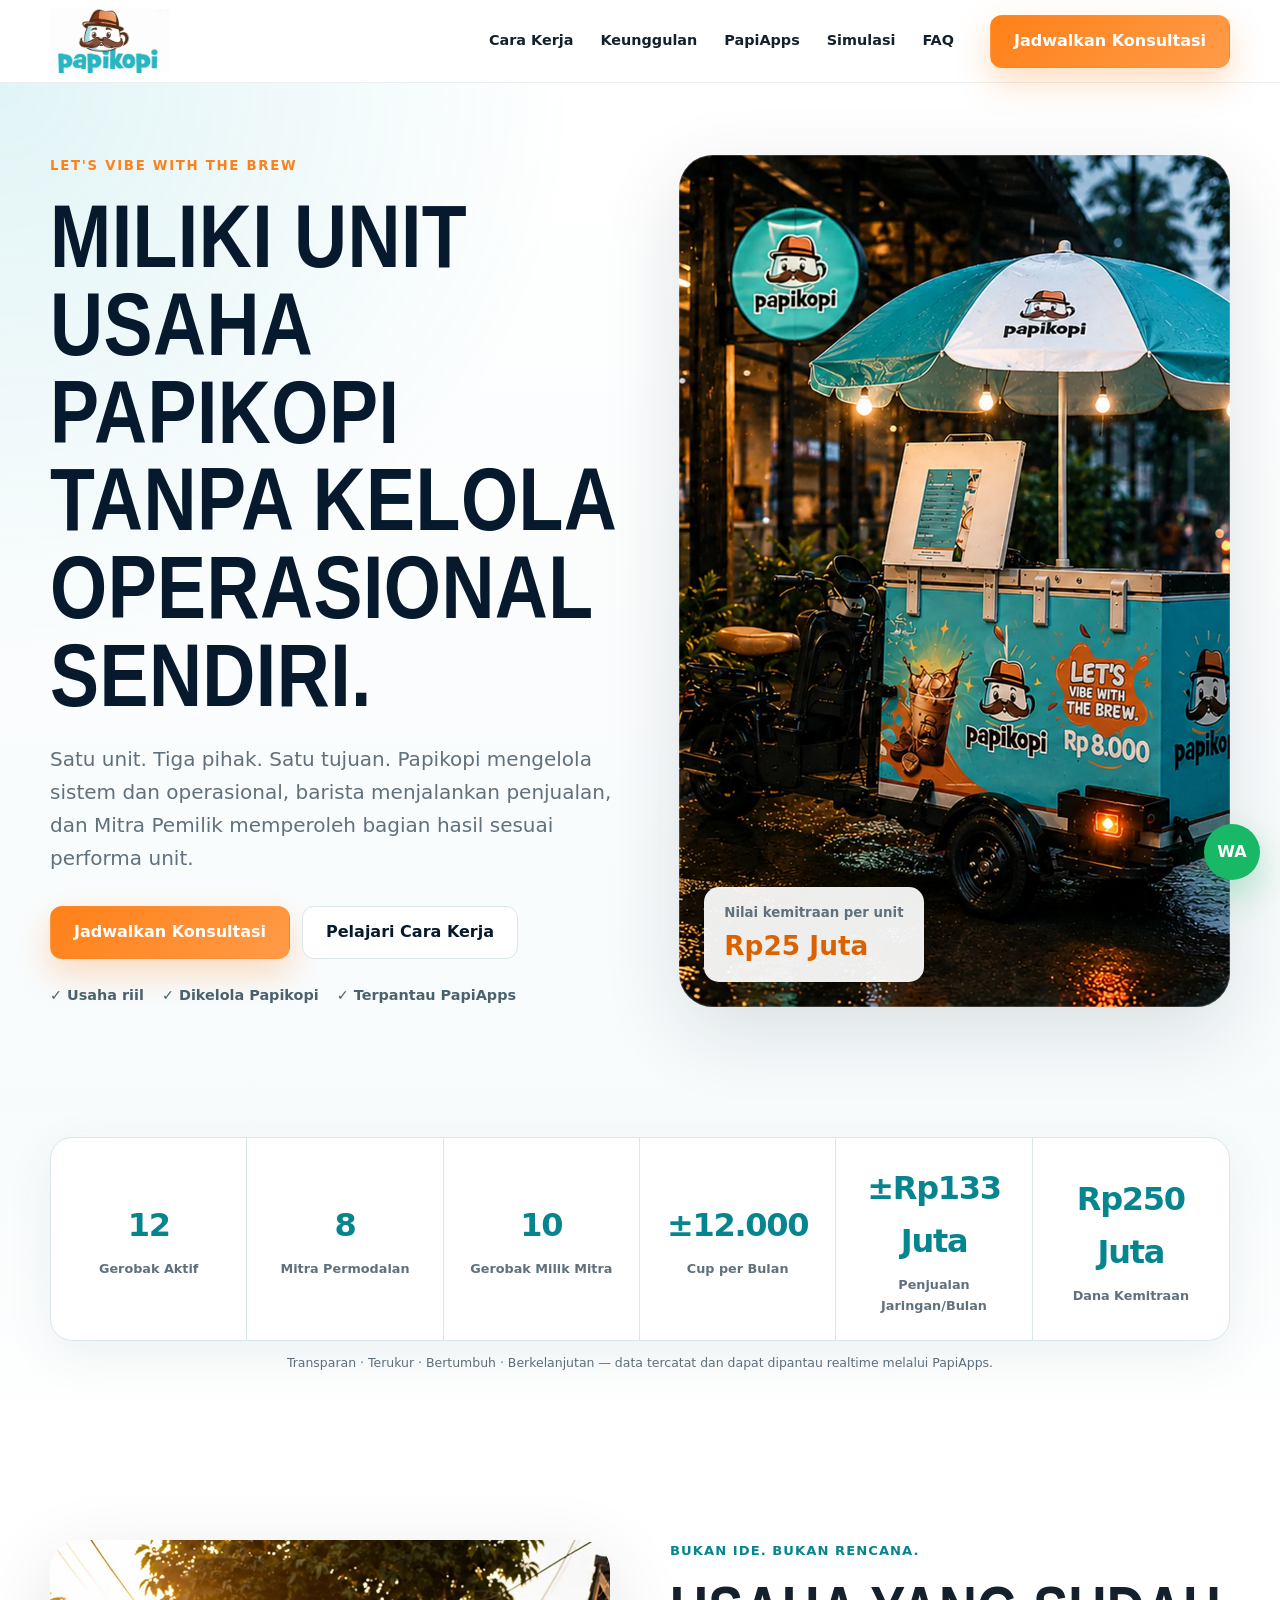
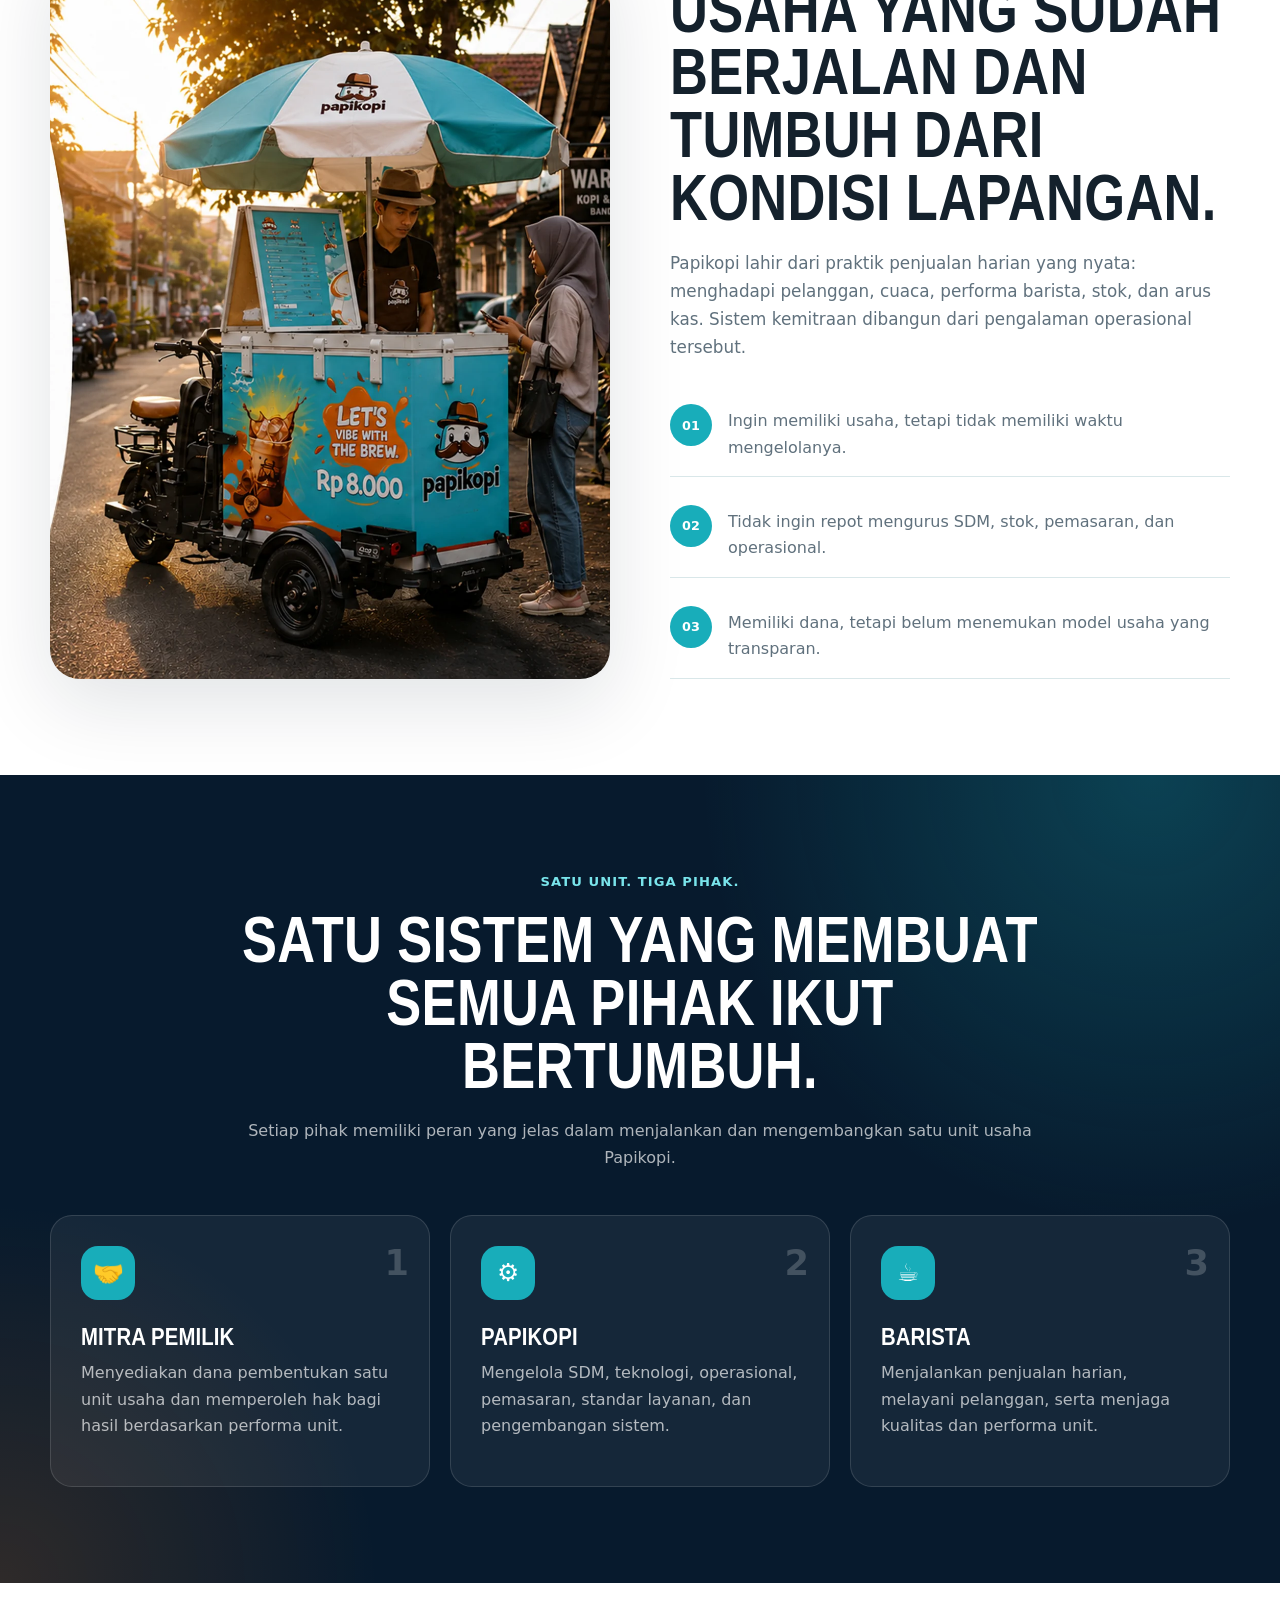
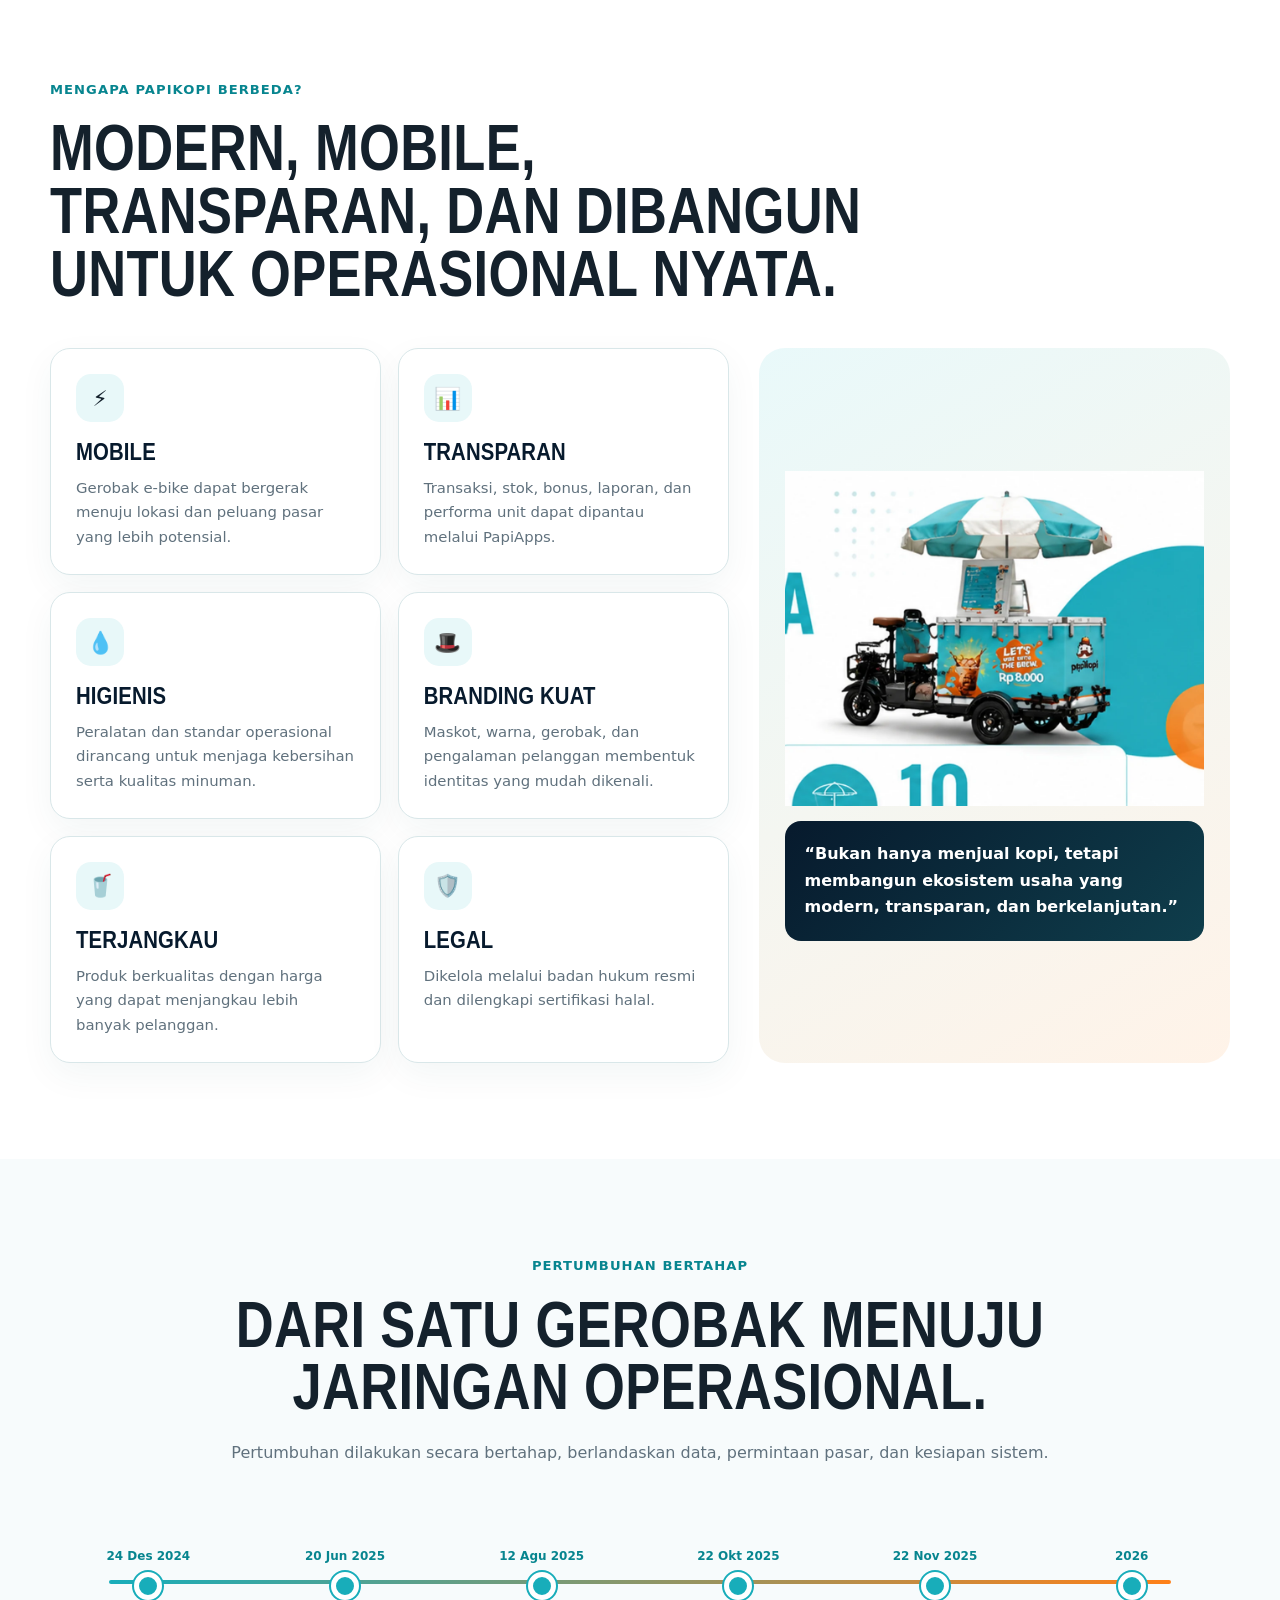
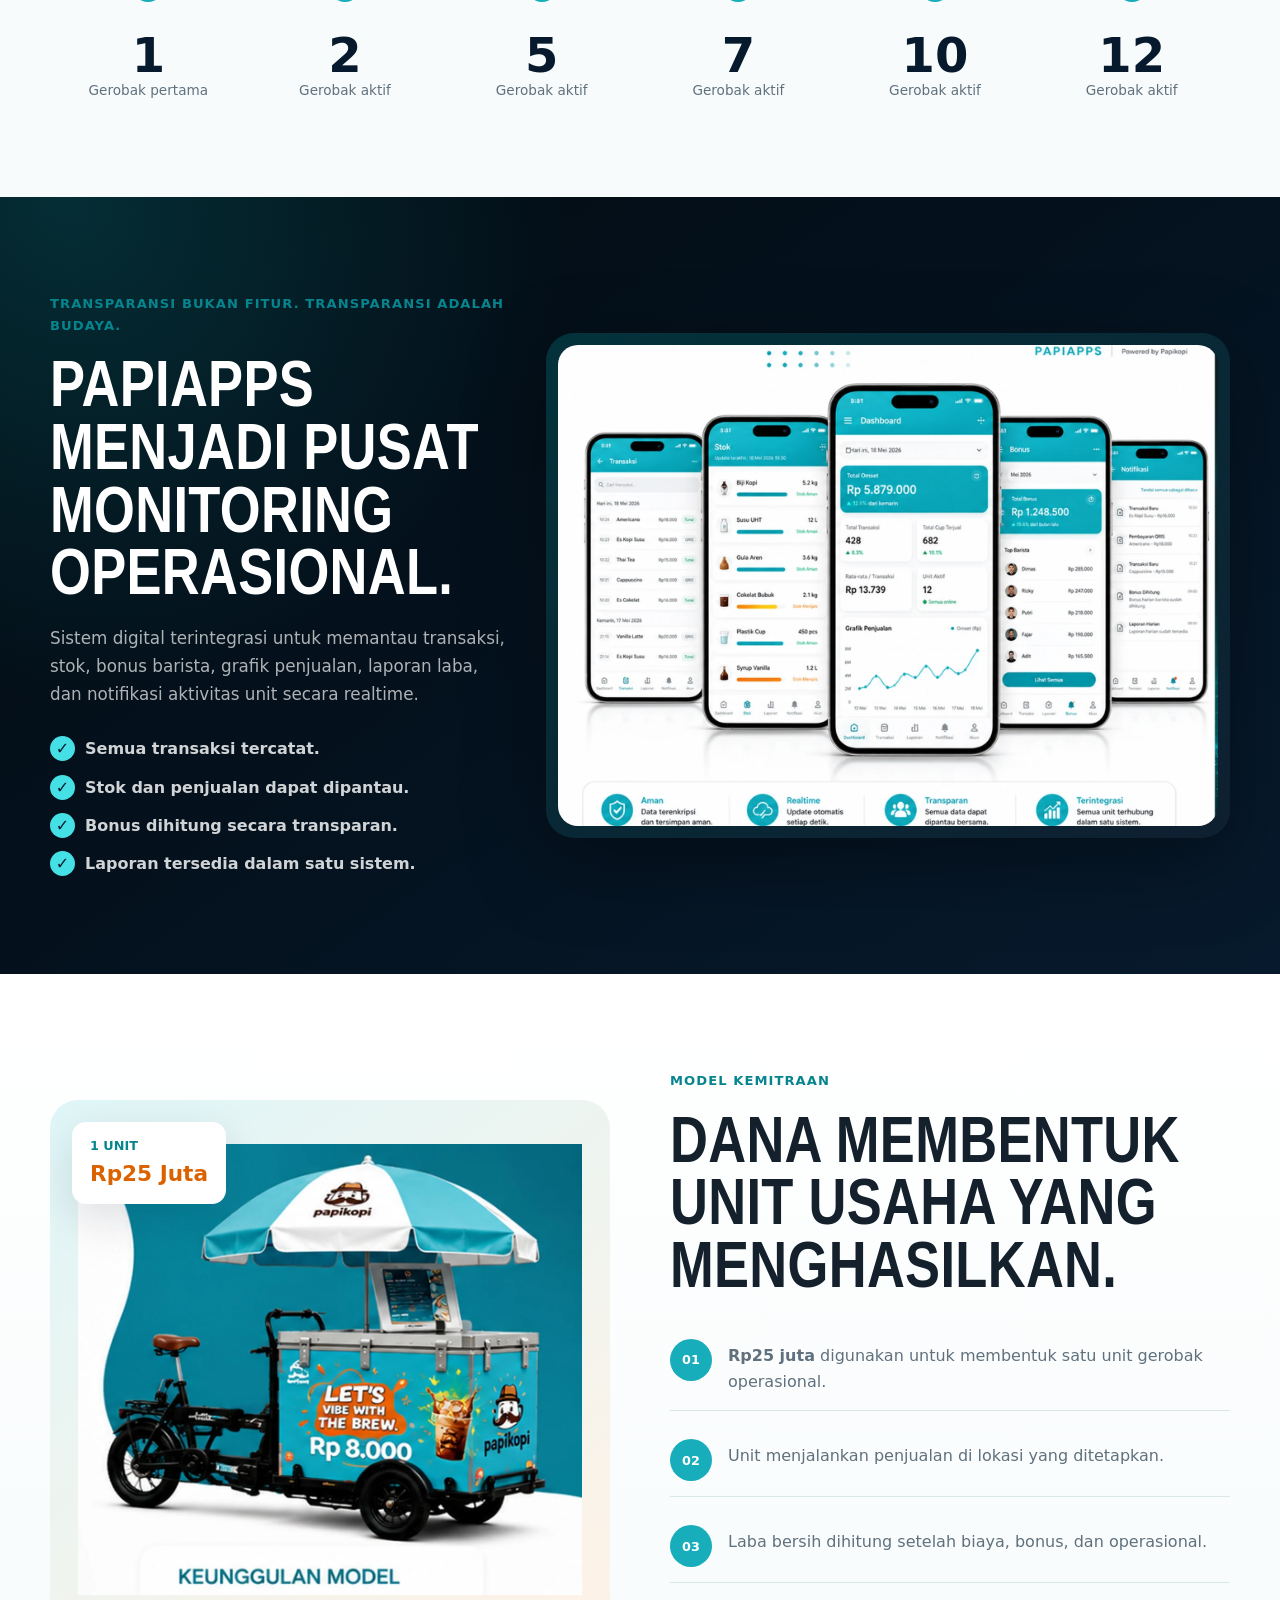
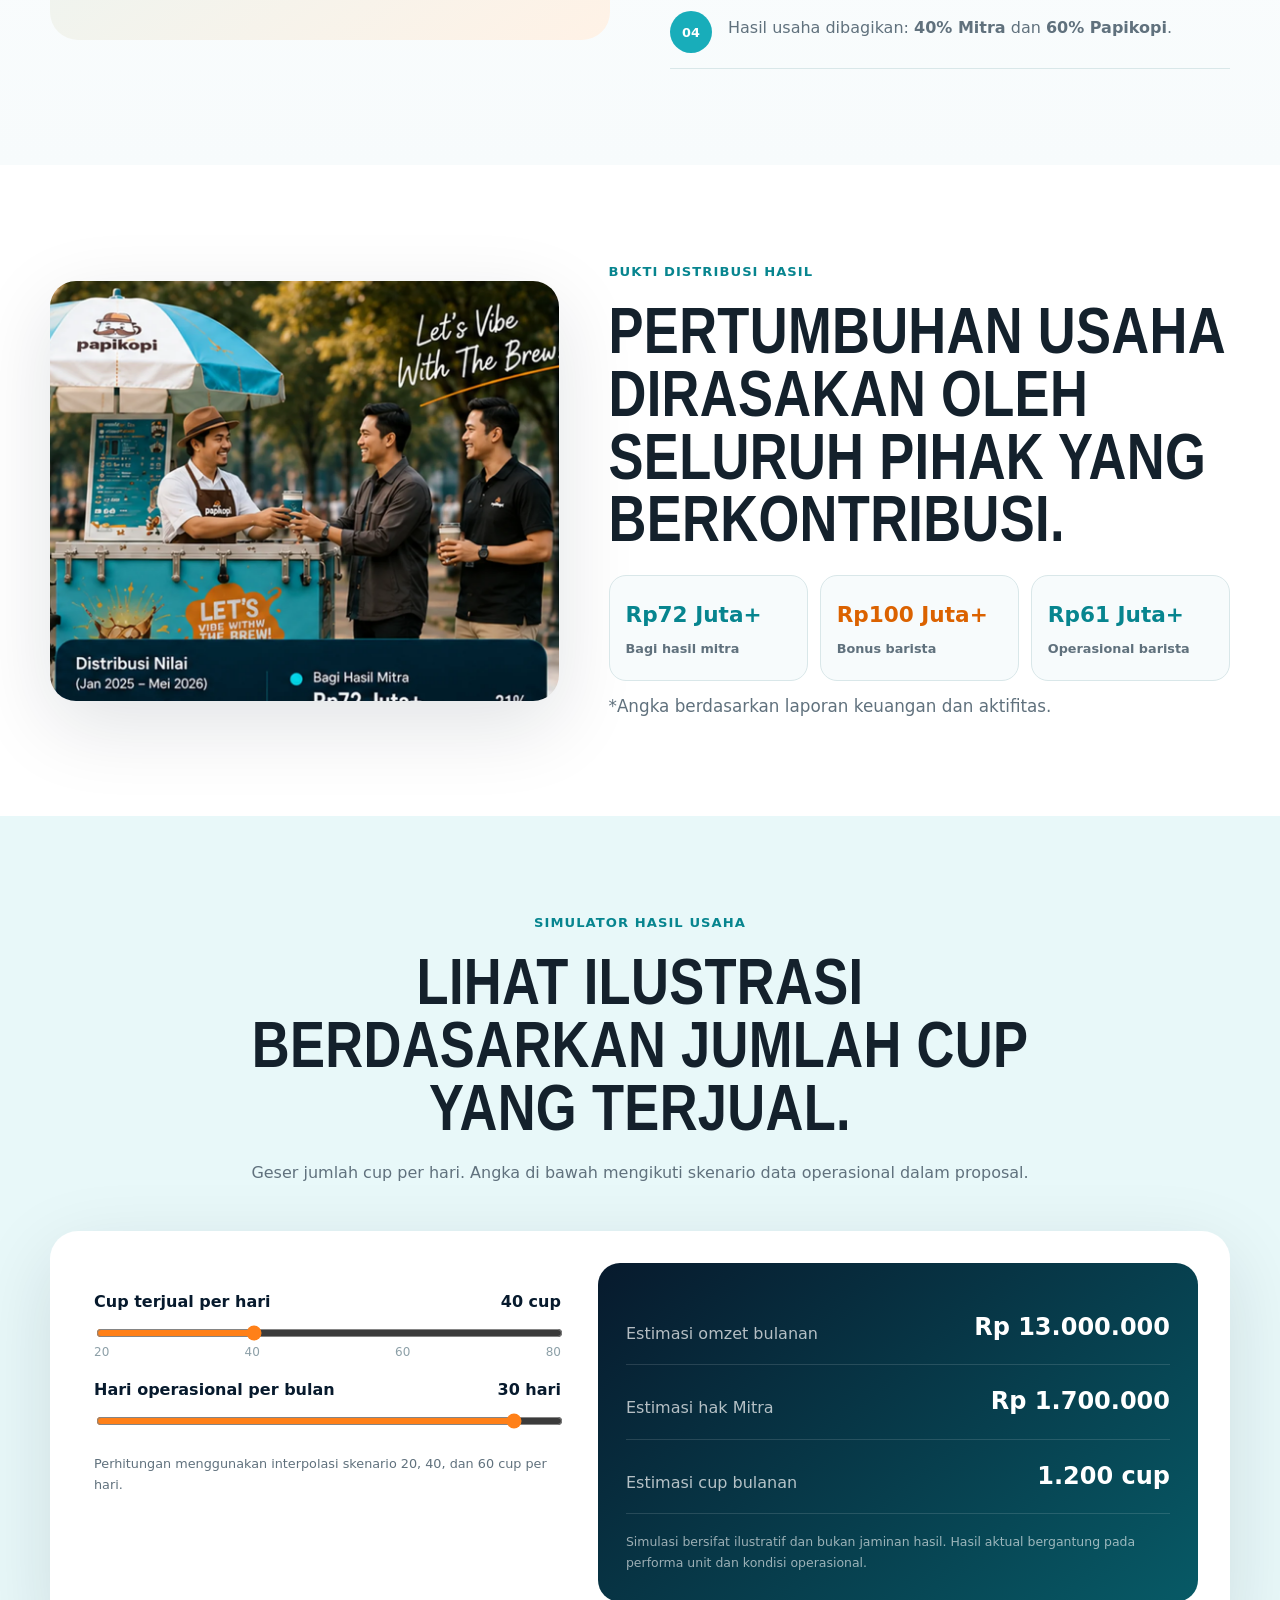
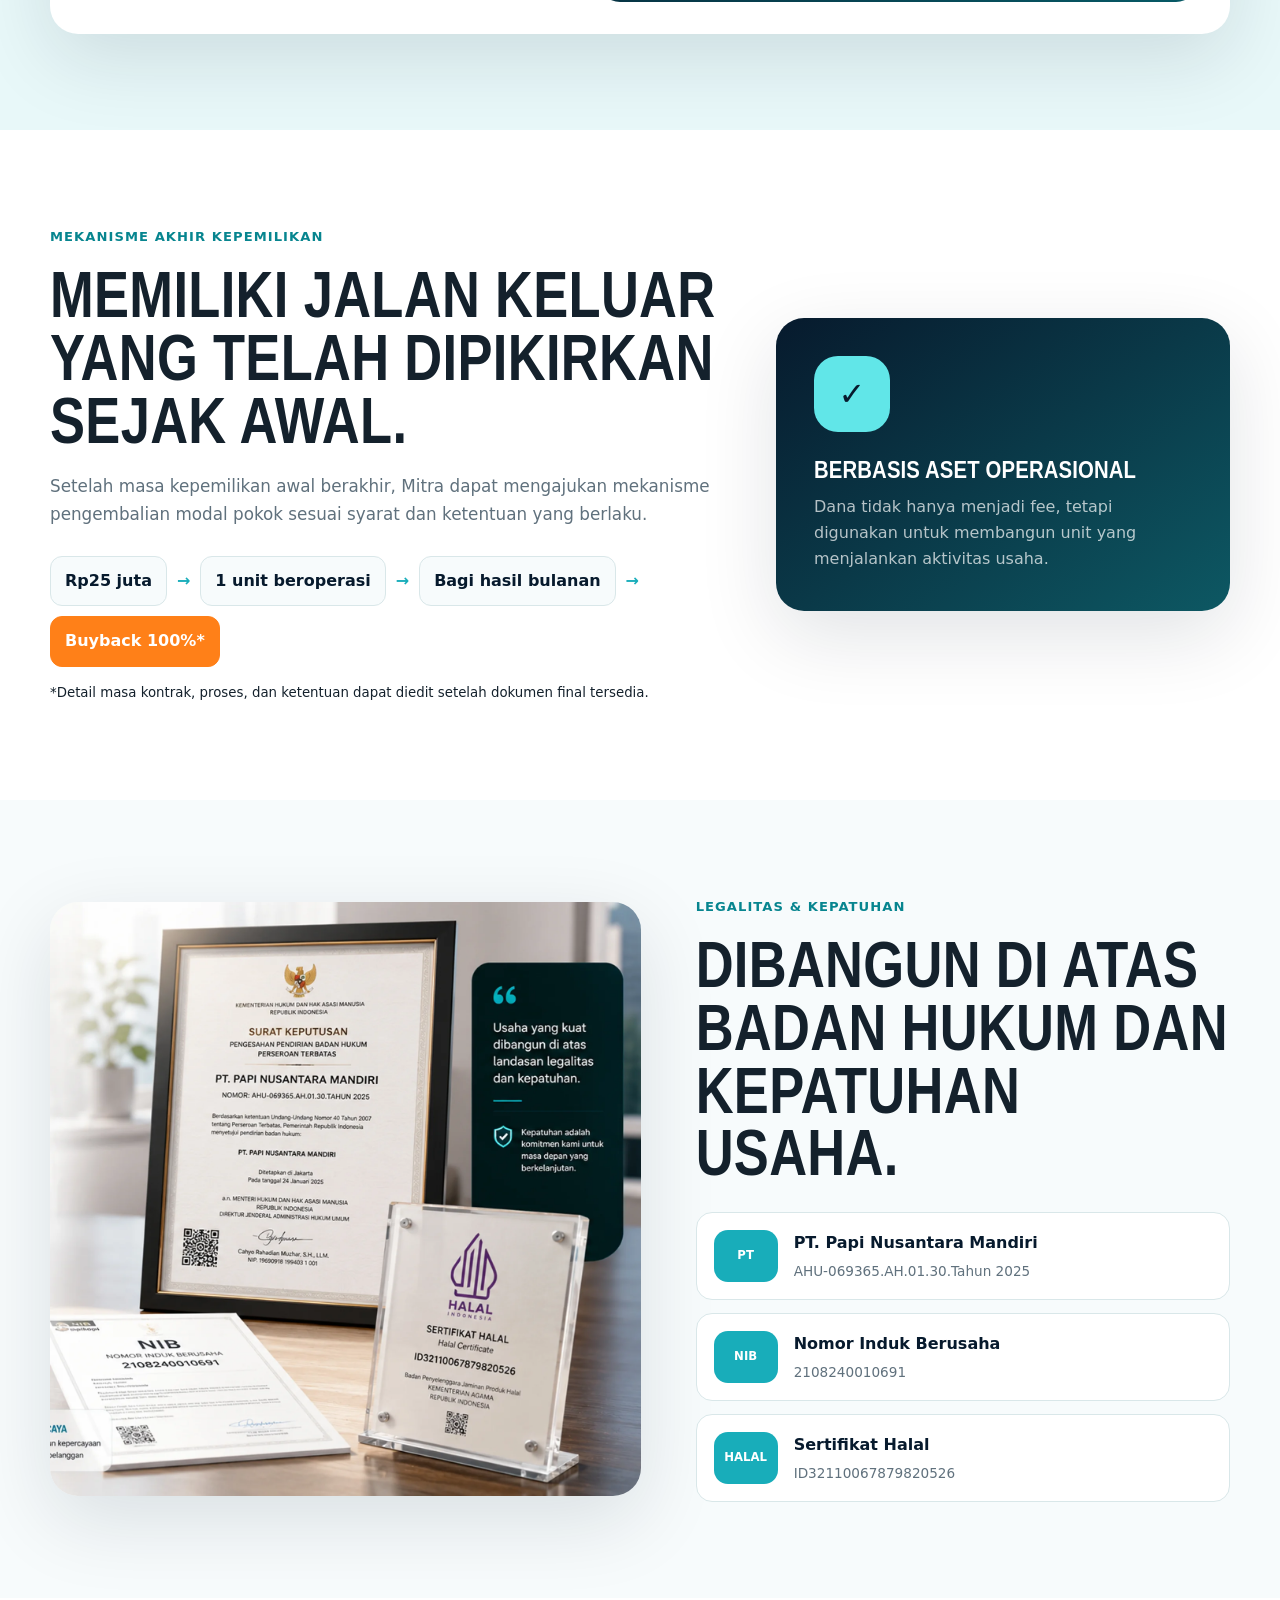
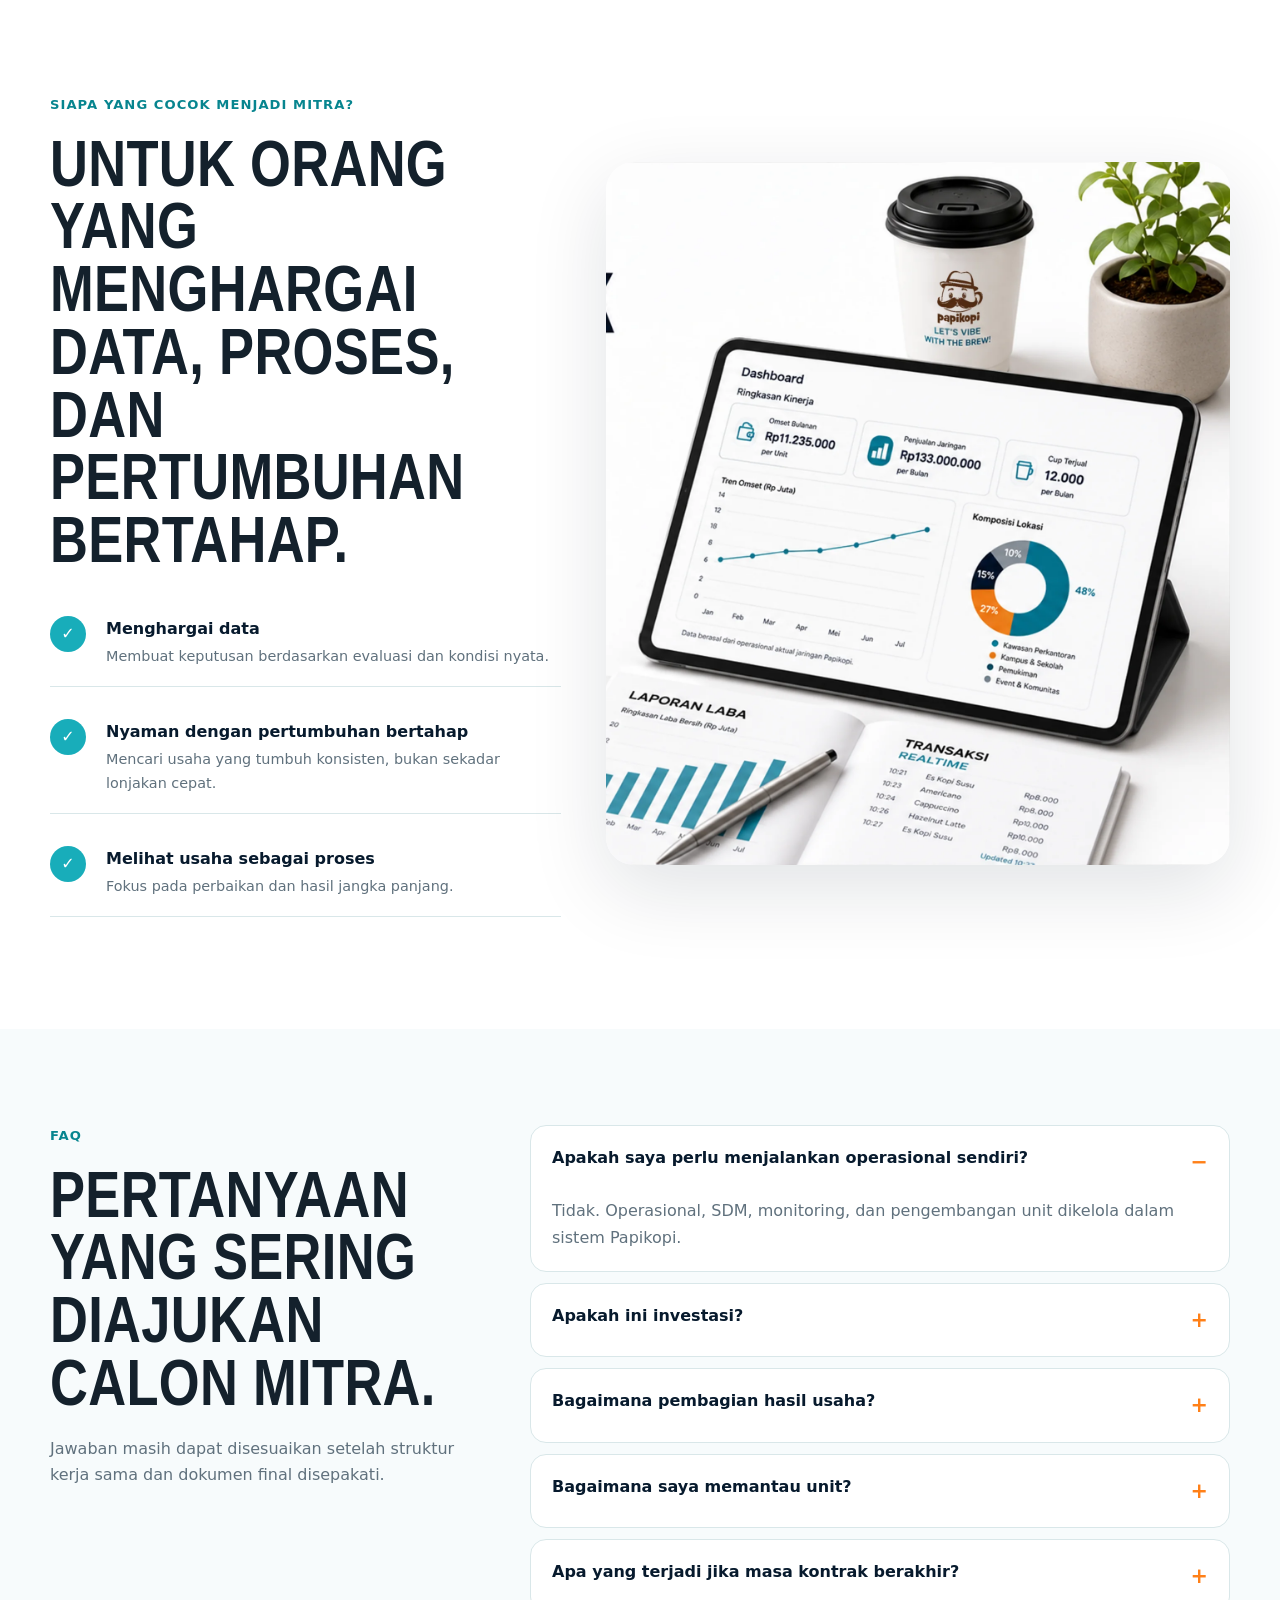
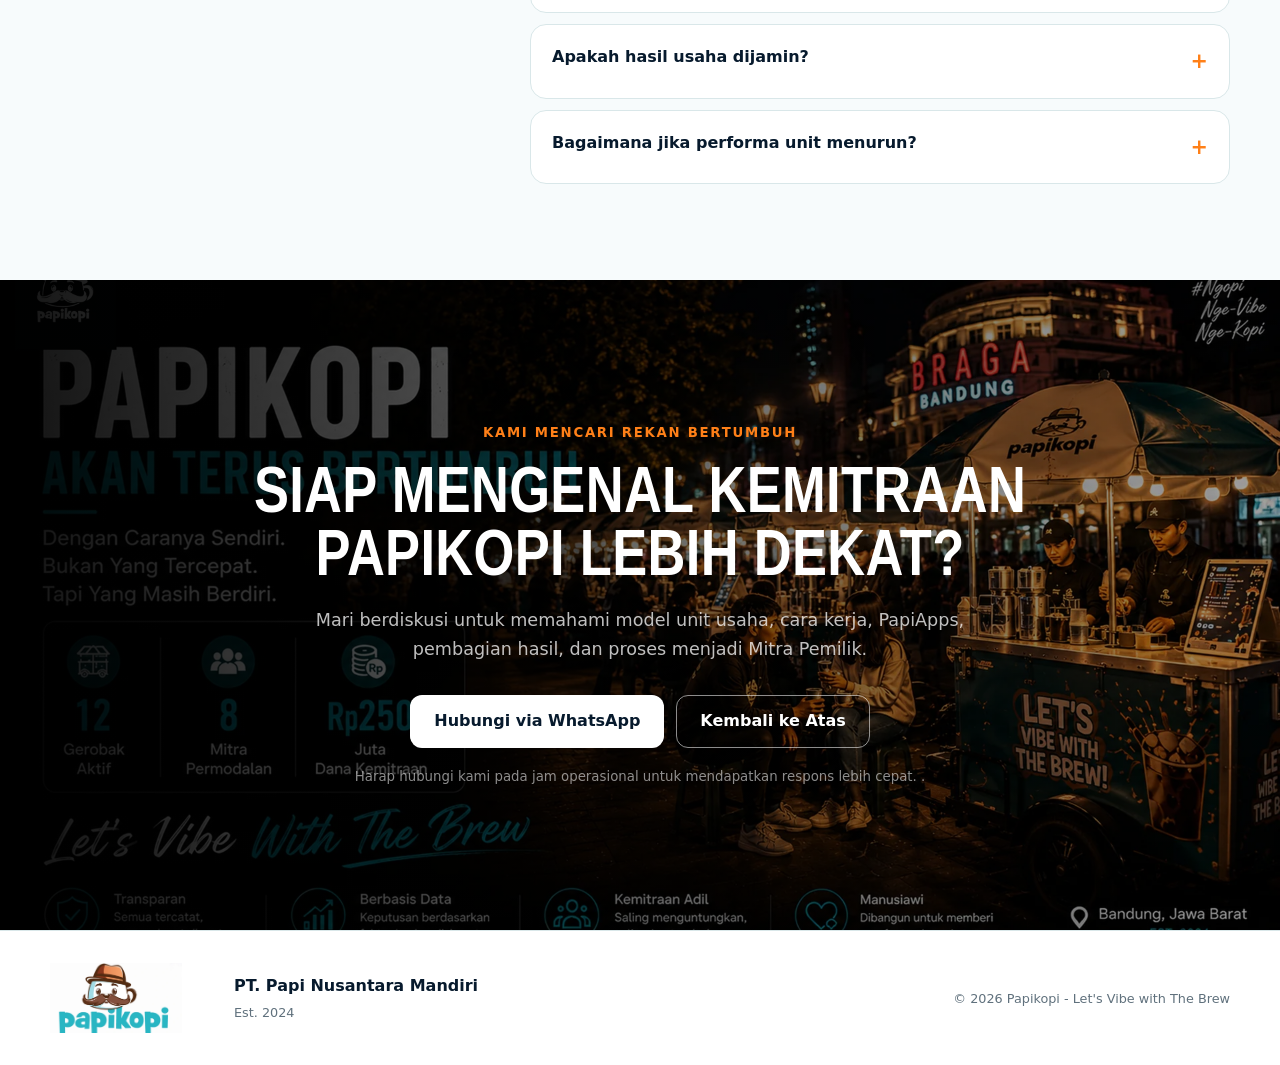
==== commit 2256db42: "Update index.html" ====
--- a/index.html
+++ b/index.html
@@ -326,7 +326,7 @@
           <a class="button button-white" href="https://wa.me/6287777720699?text=Halo%20Papikopi%2C%20saya%20ingin%20mengetahui%20informasi%20kemitraan." target="_blank" rel="noopener">Hubungi via WhatsApp</a>
           <a class="button button-outline-white" href="#top">Kembali ke Atas</a>
         </div>
-        <small>Harap menghubugi kami pada jam operasional untuk fast respond <code></code>.</small>
+        <small> Harap hubungi kami pada jam operasional untuk mendapatkan respons lebih cepat. <code></code>.</small>
       </div>
     </section>
   </main>
@@ -335,7 +335,7 @@
     <div class="container footer-grid">
       <img src="assets/logo.webp" alt="Papikopi">
       <div><strong>PT. Papi Nusantara Mandiri</strong><p>Est. 2024</p></div>
-      <p>© <span id="year"></span> Papikopi - Lets Vibe with The Brew</p>
+      <p>© <span id="year"></span> Papikopi - Let's Vibe with The Brew</p>
     </div>
   </footer>
 
